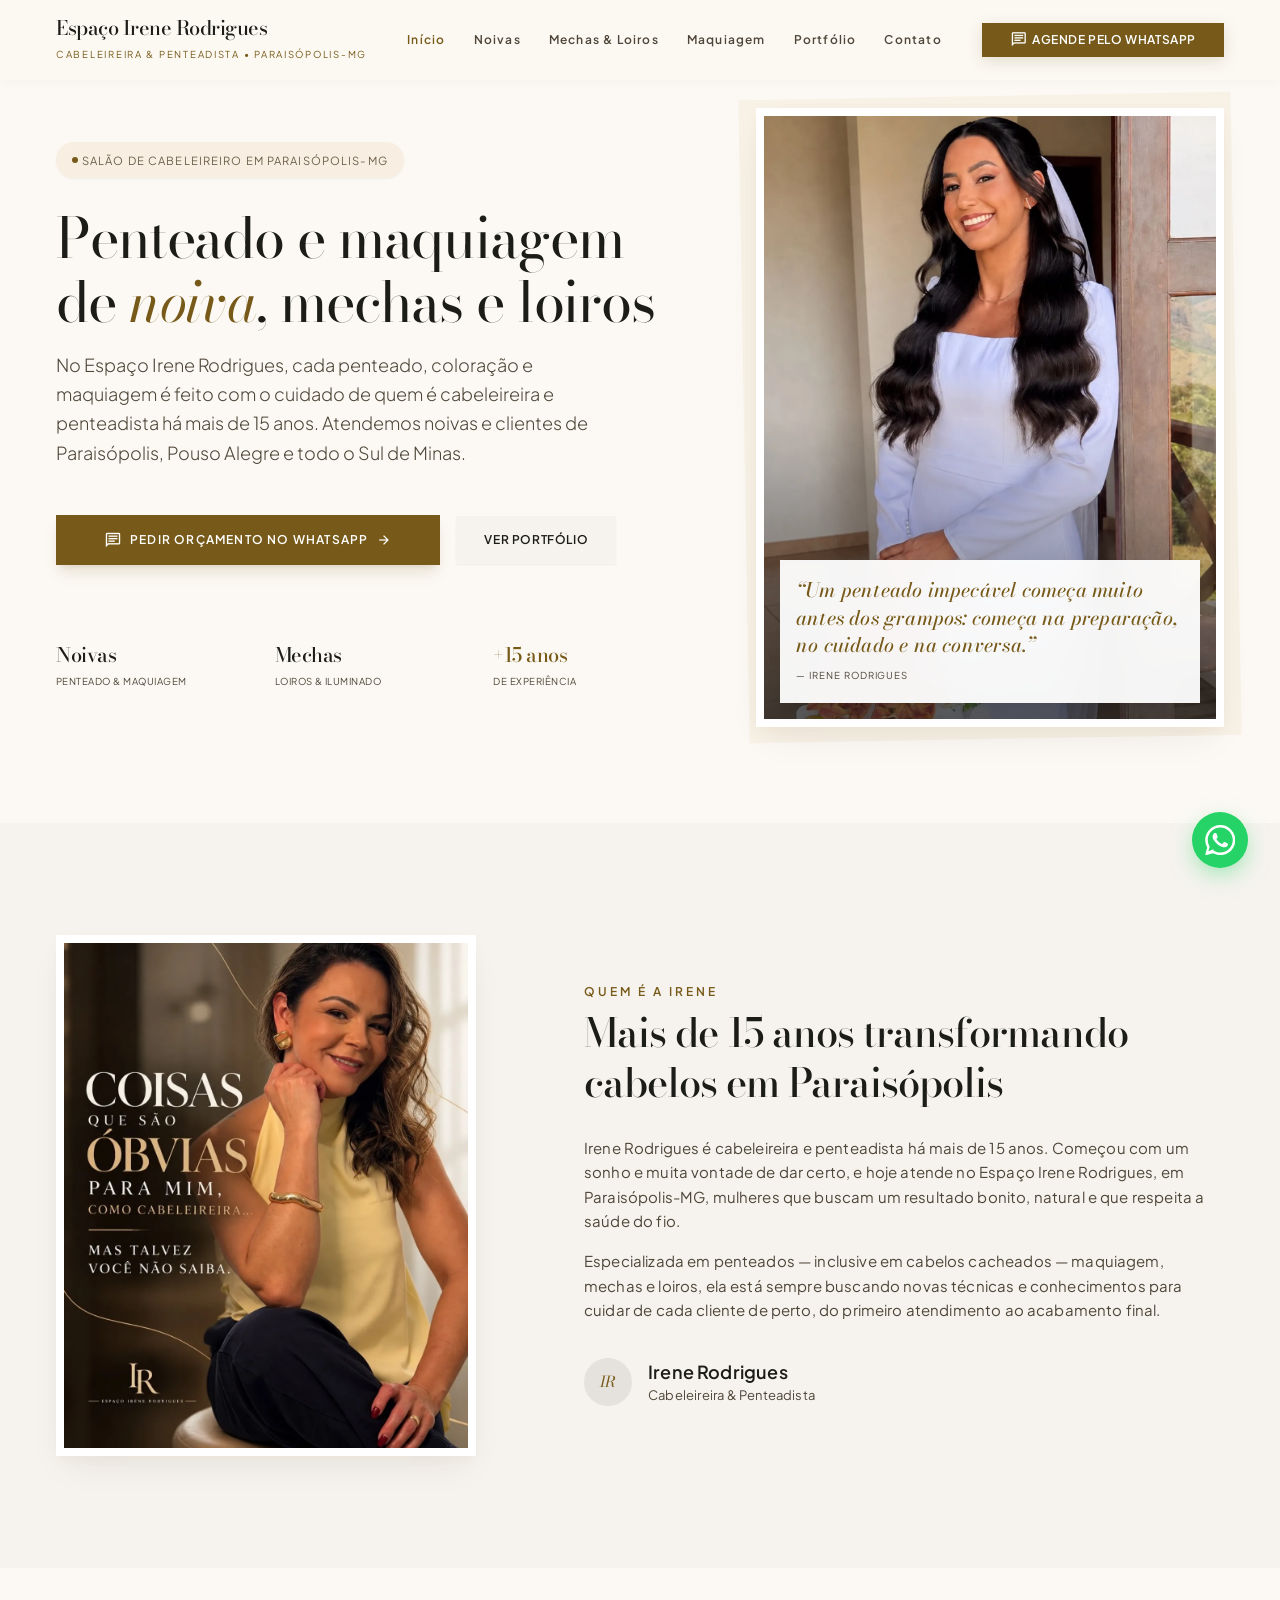
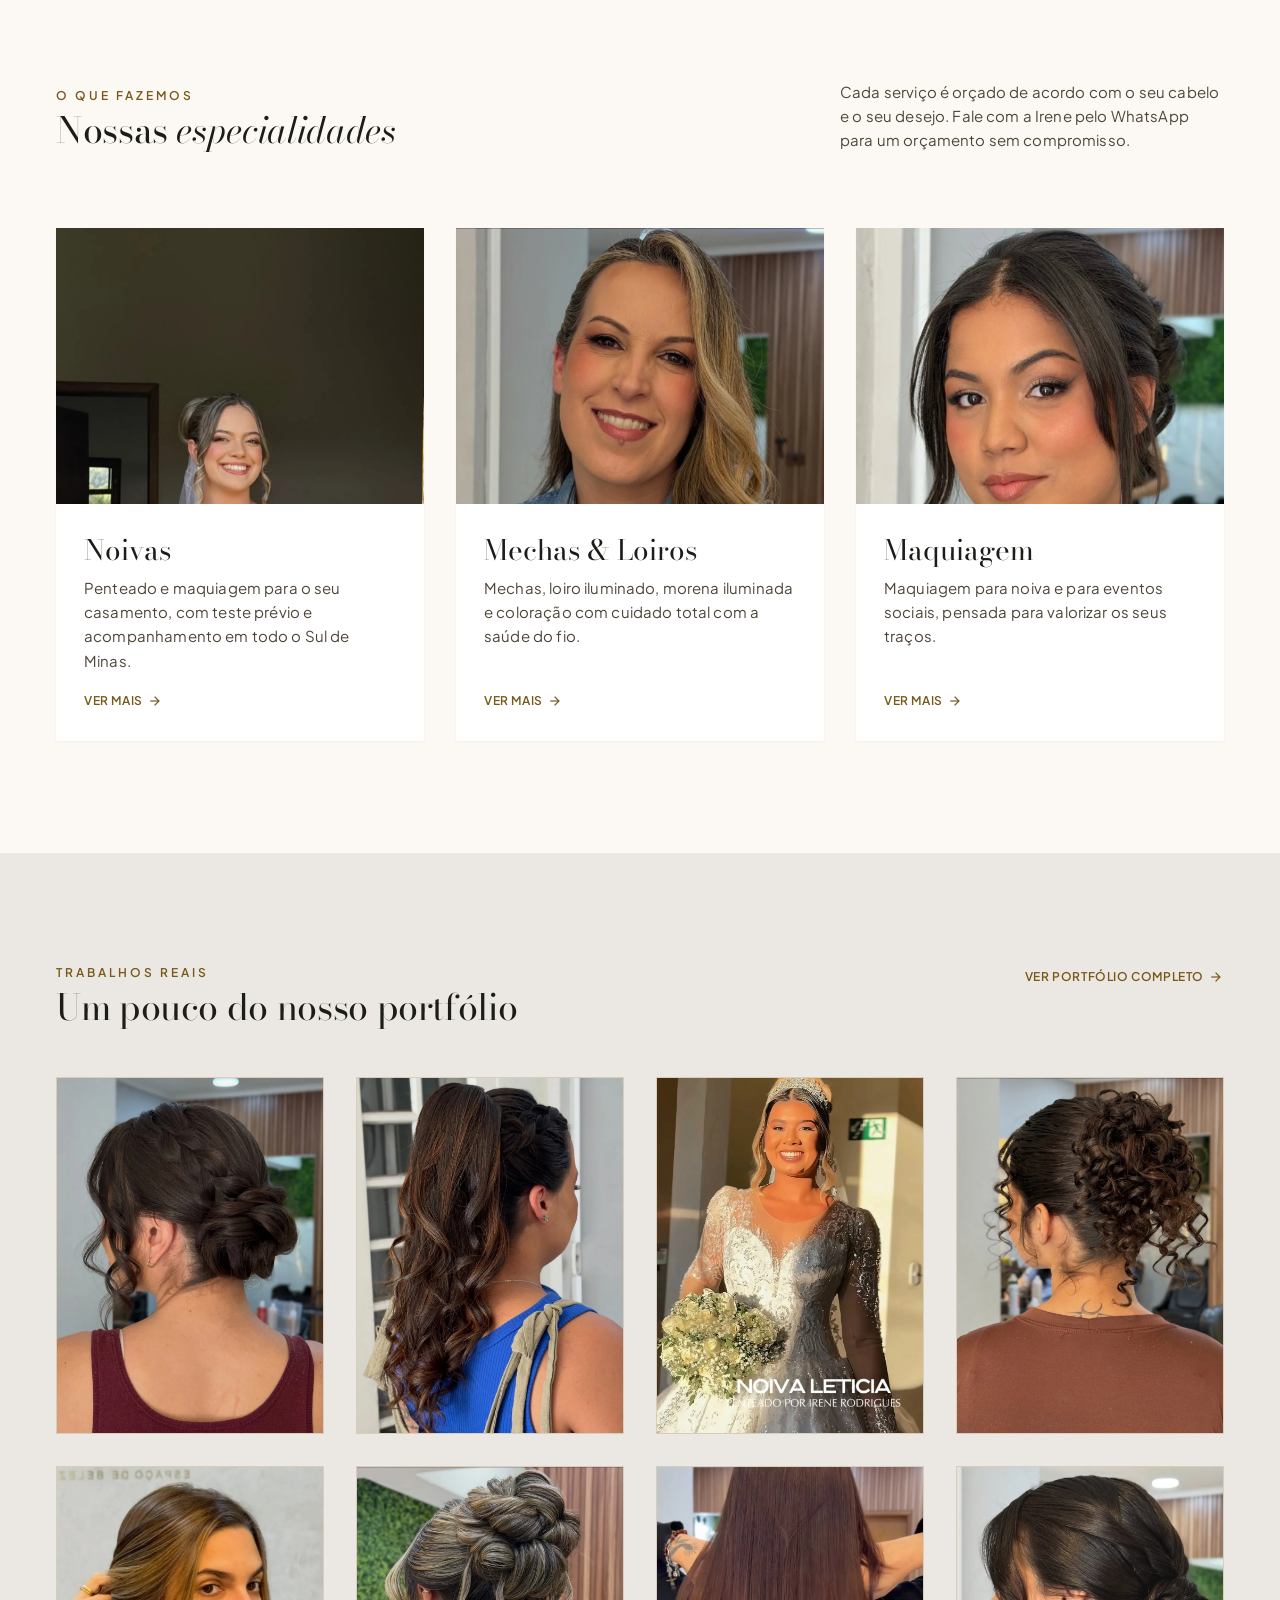
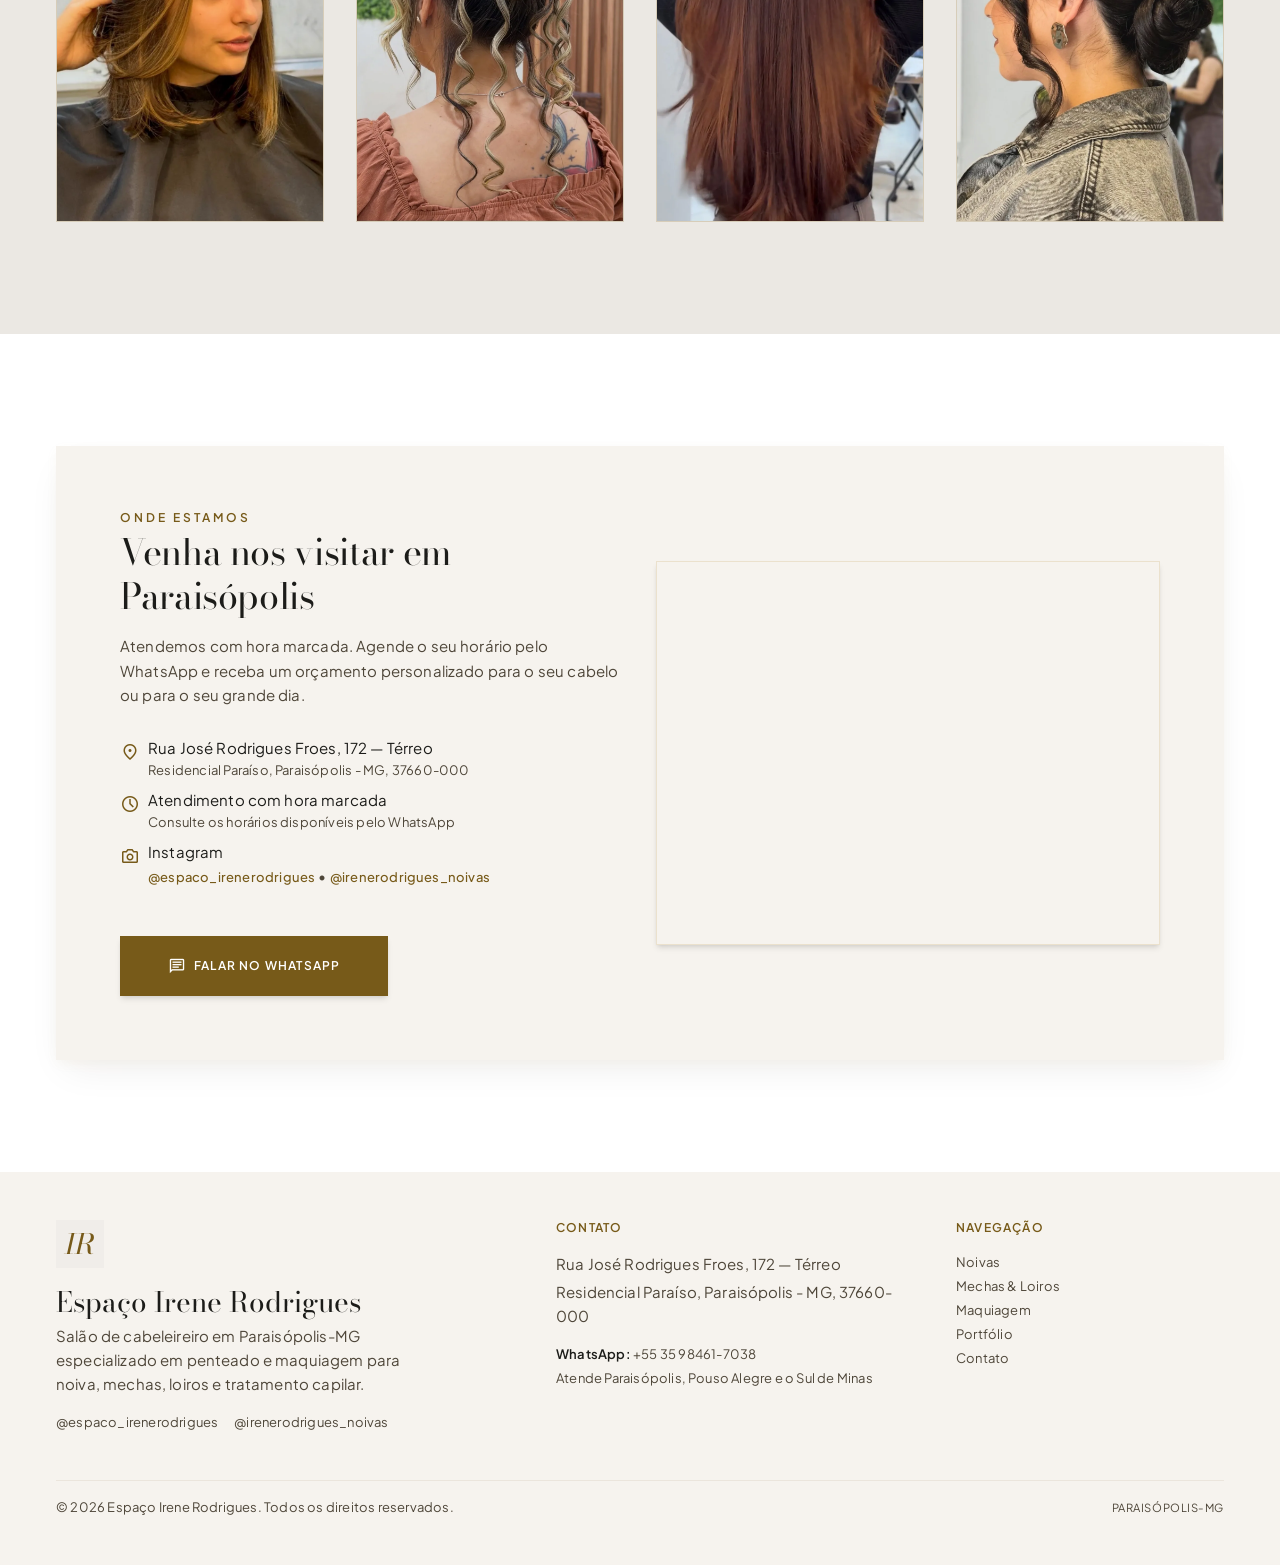
==== index.html @ 8b3d529d "Usar caminhos relativos para assets e links internos Permite abrir as páginas direto do arquivo (fil" ====
<!DOCTYPE html>
<html lang="pt-BR">
<head>
<meta charset="utf-8" />
<meta name="viewport" content="width=device-width, initial-scale=1.0" />
<title>Espaço Irene Rodrigues | Penteado, Maquiagem e Mechas em Paraisópolis-MG</title>
<meta name="description" content="Salão de cabeleireiro em Paraisópolis-MG especializado em penteado e maquiagem para noiva, mechas, loiros e tratamento capilar. Atendemos Paraisópolis, Pouso Alegre e o Sul de Minas. Orçamento pelo WhatsApp." />
<link rel="canonical" href="https://espacoirenerodrigues.com.br/" />
<meta name="robots" content="index, follow" />

<!-- Open Graph -->
<meta property="og:type" content="website" />
<meta property="og:locale" content="pt_BR" />
<meta property="og:site_name" content="Espaço Irene Rodrigues" />
<meta property="og:title" content="Espaço Irene Rodrigues | Penteado, Maquiagem e Mechas em Paraisópolis-MG" />
<meta property="og:description" content="Penteado e maquiagem para noiva, mechas, loiros e tratamento capilar em Paraisópolis-MG. Atendemos também Pouso Alegre e o Sul de Minas." />
<meta property="og:url" content="https://espacoirenerodrigues.com.br/" />
<meta property="og:image" content="https://espacoirenerodrigues.com.br/assets/img/brand/og-image.jpg" />
<meta property="og:image:width" content="1200" />
<meta property="og:image:height" content="630" />
<meta name="twitter:card" content="summary_large_image" />
<meta name="twitter:title" content="Espaço Irene Rodrigues | Paraisópolis-MG" />
<meta name="twitter:description" content="Penteado e maquiagem para noiva, mechas e loiros em Paraisópolis-MG, Pouso Alegre e Sul de Minas." />
<meta name="twitter:image" content="https://espacoirenerodrigues.com.br/assets/img/brand/og-image.jpg" />

<meta name="theme-color" content="#fcf9f4" />
<link rel="icon" href="favicon.ico" sizes="any" />
<link rel="apple-touch-icon" href="apple-touch-icon.png" />
<link rel="manifest" href="site.webmanifest" />

<link rel="preconnect" href="https://fonts.googleapis.com" />
<link rel="preconnect" href="https://fonts.gstatic.com" crossorigin />
<link href="https://fonts.googleapis.com/css2?family=Bodoni+Moda:ital,opsz,wght@0,6..96,400..900;1,6..96,400..900&family=Plus+Jakarta+Sans:wght@300;400;500;600;700&display=swap" rel="stylesheet" />
<link href="https://fonts.googleapis.com/css2?family=Material+Symbols+Outlined:opsz,wght,FILL,GRAD@20..48,100..700,0..1,-50..200&display=swap" rel="stylesheet" />

<link rel="stylesheet" href="assets/css/tailwind.css" />
<link rel="stylesheet" href="assets/css/custom.css" />

<script type="application/ld+json">
{
  "@context": "https://schema.org",
  "@type": "HairSalon",
  "@id": "https://espacoirenerodrigues.com.br/#salon",
  "name": "Espaço Irene Rodrigues",
  "legalName": "Espaço Irene Rodrigues LTDA",
  "description": "Salão de cabeleireiro especializado em penteado e maquiagem para noiva, mechas, loiros e tratamento capilar em Paraisópolis-MG.",
  "url": "https://espacoirenerodrigues.com.br/",
  "image": "https://espacoirenerodrigues.com.br/assets/img/brand/og-image.jpg",
  "logo": "https://espacoirenerodrigues.com.br/icon-512.png",
  "telephone": "+55-35-98461-7038",
  "priceRange": "$$",
  "currenciesAccepted": "BRL",
  "address": {
    "@type": "PostalAddress",
    "streetAddress": "Rua José Rodrigues Froes, 172 — Térreo",
    "addressLocality": "Paraisópolis",
    "addressRegion": "MG",
    "postalCode": "37660-000",
    "addressCountry": "BR"
  },
  "areaServed": [
    { "@type": "City", "name": "Paraisópolis" },
    { "@type": "City", "name": "Pouso Alegre" },
    { "@type": "AdministrativeArea", "name": "Sul de Minas Gerais" }
  ],
  "sameAs": [
    "https://www.instagram.com/espaco_irenerodrigues/",
    "https://www.instagram.com/irenerodrigues_noivas/"
  ],
  "founder": {
    "@type": "Person",
    "name": "Irene Rodrigues",
    "jobTitle": "Cabeleireira e Penteadista"
  }
  <!-- PENDENTE: adicionar horário real confirmado pelo usuário, ex.:
  ,"openingHoursSpecification": [
    { "@type": "OpeningHoursSpecification", "dayOfWeek": ["Tuesday","Wednesday","Thursday","Friday"], "opens": "09:00", "closes": "19:00" },
    { "@type": "OpeningHoursSpecification", "dayOfWeek": "Saturday", "opens": "08:00", "closes": "17:00" }
  ] -->
}
</script>
<script type="application/ld+json">
{
  "@context": "https://schema.org",
  "@type": "WebSite",
  "name": "Espaço Irene Rodrigues",
  "url": "https://espacoirenerodrigues.com.br/"
}
</script>
</head>
<body class="bg-surface font-body-md text-body-md text-on-surface antialiased">

<!-- ======================= HEADER ======================= -->
<header class="fixed top-0 w-full z-50 bg-surface/90 backdrop-blur-xl shadow-[0_1px_12px_rgba(32,31,30,0.04)]">
  <div class="h-20 max-w-[1320px] mx-auto px-margin md:px-margin-desktop flex items-center justify-between">
    <a class="flex flex-col group" href="index.html" aria-label="Página inicial — Espaço Irene Rodrigues">
      <span class="font-headline-sm text-headline-sm tracking-tight text-on-surface group-hover:text-primary transition-colors">Espaço Irene Rodrigues</span>
      <span class="font-label-uppercase text-primary tracking-[0.18em] uppercase text-[0.6rem]">Cabeleireira &amp; Penteadista • Paraisópolis-MG</span>
    </a>
    <nav class="hidden lg:flex items-center gap-space-lg" aria-label="Navegação principal">
      <a class="font-label-uppercase text-label-uppercase text-primary font-semibold transition-colors tracking-widest" href="index.html" aria-current="page">Início</a>
      <a class="font-label-uppercase text-label-uppercase text-on-surface-variant hover:text-on-surface transition-colors tracking-widest" href="noivas.html">Noivas</a>
      <a class="font-label-uppercase text-label-uppercase text-on-surface-variant hover:text-on-surface transition-colors tracking-widest" href="mechas-loiros.html">Mechas &amp; Loiros</a>
      <a class="font-label-uppercase text-label-uppercase text-on-surface-variant hover:text-on-surface transition-colors tracking-widest" href="maquiagem.html">Maquiagem</a>
      <a class="font-label-uppercase text-label-uppercase text-on-surface-variant hover:text-on-surface transition-colors tracking-widest" href="portfolio.html">Portfólio</a>
      <a class="font-label-uppercase text-label-uppercase text-on-surface-variant hover:text-on-surface transition-colors tracking-widest" href="contato.html">Contato</a>
    </nav>
    <div class="flex items-center gap-space-md">
      <a class="hidden sm:inline-flex items-center justify-center gap-space-xs bg-primary text-on-primary hover:bg-on-surface hover:text-primary-fixed transition-all duration-300 px-space-lg py-space-sm rounded-DEFAULT font-label-uppercase text-label-uppercase tracking-wider uppercase shadow-[0_4px_16px_rgba(119,90,25,0.18)]" href="https://wa.me/5535984617038?text=Ol%C3%A1!%20Vim%20pelo%20site%20e%20gostaria%20de%20um%20or%C3%A7amento." target="_blank" rel="noopener noreferrer">
        <span class="material-symbols-outlined text-[1.1rem]">chat</span>
        <span>Agende pelo WhatsApp</span>
      </a>
      <button type="button" class="lg:hidden inline-flex items-center justify-center w-10 h-10 text-on-surface" data-menu-toggle aria-label="Abrir menu" aria-expanded="false" aria-controls="mobile-menu">
        <span class="material-symbols-outlined text-2xl">menu</span>
      </button>
    </div>
  </div>
  <!-- Menu mobile -->
  <div id="mobile-menu" class="mobile-menu lg:hidden border-t border-outline-variant/30 bg-surface/98 backdrop-blur-xl" data-mobile-menu>
    <nav class="flex flex-col px-margin py-space-md" aria-label="Navegação mobile">
      <a class="py-space-sm font-label-uppercase text-label-uppercase tracking-widest uppercase text-primary font-semibold" href="index.html">Início</a>
      <a class="py-space-sm font-label-uppercase text-label-uppercase tracking-widest uppercase text-on-surface-variant" href="noivas.html">Noivas</a>
      <a class="py-space-sm font-label-uppercase text-label-uppercase tracking-widest uppercase text-on-surface-variant" href="mechas-loiros.html">Mechas &amp; Loiros</a>
      <a class="py-space-sm font-label-uppercase text-label-uppercase tracking-widest uppercase text-on-surface-variant" href="maquiagem.html">Maquiagem</a>
      <a class="py-space-sm font-label-uppercase text-label-uppercase tracking-widest uppercase text-on-surface-variant" href="portfolio.html">Portfólio</a>
      <a class="py-space-sm font-label-uppercase text-label-uppercase tracking-widest uppercase text-on-surface-variant" href="contato.html">Contato</a>
      <a class="mt-space-sm inline-flex items-center justify-center gap-space-xs bg-primary text-on-primary px-space-lg py-space-sm rounded-DEFAULT font-label-uppercase text-label-uppercase tracking-wider uppercase" href="https://wa.me/5535984617038?text=Ol%C3%A1!%20Vim%20pelo%20site%20e%20gostaria%20de%20um%20or%C3%A7amento." target="_blank" rel="noopener noreferrer">Agende pelo WhatsApp</a>
    </nav>
  </div>
</header>

<main class="w-full pt-20 bg-surface">

<!-- ======================= HERO ======================= -->
<section class="relative w-full overflow-hidden bg-surface pb-space-xl pt-space-md lg:pb-24 lg:pt-space-lg">
  <div class="max-w-[1320px] mx-auto px-margin md:px-margin-desktop">
    <div class="grid grid-cols-1 lg:grid-cols-12 gap-gutter-desktop items-center">
      <div class="lg:col-span-7 flex flex-col items-start z-10 pr-0 lg:pr-space-lg">
        <div class="inline-flex items-center gap-space-xs px-space-md py-1.5 rounded-full bg-secondary-container/40 text-on-secondary-container mb-space-lg shadow-sm">
          <span class="w-1.5 h-1.5 rounded-full bg-primary animate-pulse"></span>
          <span class="font-label-uppercase tracking-widest uppercase text-[0.7rem]">Salão de Cabeleireiro em Paraisópolis-MG</span>
        </div>
        <h1 class="font-display-lg text-display-lg-mobile md:text-display-lg text-on-surface leading-[1.08] tracking-tight mb-space-md">
          Penteado e maquiagem de <span class="italic text-primary">noiva</span>, mechas e loiros
        </h1>
        <p class="font-body-lg text-body-lg text-on-surface-variant max-w-xl mb-space-xl font-light leading-relaxed">
          No Espaço Irene Rodrigues, cada penteado, coloração e maquiagem é feito com o cuidado de quem é cabeleireira e penteadista há mais de 15 anos. Atendemos noivas e clientes de Paraisópolis, Pouso Alegre e todo o Sul de Minas.
        </p>
        <div class="flex flex-col sm:flex-row items-stretch sm:items-center gap-space-md w-full sm:w-auto mb-space-xl">
          <a class="inline-flex items-center justify-center gap-space-sm bg-primary text-on-primary hover:bg-on-surface hover:text-primary-fixed transition-all duration-300 px-space-xl py-4 rounded-DEFAULT font-label-uppercase text-label-uppercase tracking-widest uppercase shadow-lg shadow-primary/15 group" href="https://wa.me/5535984617038?text=Ol%C3%A1!%20Vim%20pelo%20site%20e%20gostaria%20de%20um%20or%C3%A7amento." target="_blank" rel="noopener noreferrer">
            <span class="material-symbols-outlined text-[1.125rem]">chat</span>
            <span>Pedir orçamento no WhatsApp</span>
            <span class="material-symbols-outlined text-[1rem] group-hover:translate-x-1 transition-transform">arrow_forward</span>
          </a>
          <a class="inline-flex items-center justify-center px-space-lg py-4 rounded-DEFAULT font-label-uppercase text-label-uppercase tracking-wider uppercase text-on-surface hover:text-primary bg-surface-container-low hover:bg-surface-container transition-colors shadow-sm" href="portfolio.html">
            Ver portfólio
          </a>
        </div>
        <!-- Pilares de serviço -->
        <div class="w-full pt-space-lg grid grid-cols-3 gap-space-md">
          <div class="flex flex-col">
            <span class="font-headline-sm text-headline-sm text-on-surface tracking-tight">Noivas</span>
            <span class="font-label-uppercase text-[0.6rem] tracking-wider uppercase text-on-surface-variant">Penteado &amp; Maquiagem</span>
          </div>
          <div class="flex flex-col">
            <span class="font-headline-sm text-headline-sm text-on-surface tracking-tight">Mechas</span>
            <span class="font-label-uppercase text-[0.6rem] tracking-wider uppercase text-on-surface-variant">Loiros &amp; Iluminado</span>
          </div>
          <div class="flex flex-col">
            <span class="font-headline-sm text-headline-sm text-primary tracking-tight">+15 anos</span>
            <span class="font-label-uppercase text-[0.6rem] tracking-wider uppercase text-on-surface-variant">De Experiência</span>
          </div>
        </div>
      </div>
      <!-- Imagem do hero -->
      <div class="lg:col-span-5 relative mt-space-xl lg:mt-0">
        <div class="relative mx-auto max-w-[440px] lg:max-w-none">
          <div class="absolute -inset-3 bg-secondary-container/30 rounded-DEFAULT -rotate-1 pointer-events-none"></div>
          <div class="relative bg-surface-container-lowest p-2 shadow-gold rounded-DEFAULT overflow-hidden">
            <div class="relative overflow-hidden aspect-[3/4] bg-surface-dim">
              <picture>
                <source srcset="assets/img/portfolio/hero-noiva-penteado.webp" type="image/webp" />
                <img src="assets/img/portfolio/hero-noiva-penteado.jpg" width="1400" height="1862" alt="Noiva com penteado de ondas longas e véu, trabalho do Espaço Irene Rodrigues em Paraisópolis-MG" class="w-full h-full object-cover object-center" fetchpriority="high" />
              </picture>
              <div class="absolute inset-0 bg-gradient-to-t from-on-background/70 via-transparent to-transparent"></div>
              <div class="absolute bottom-4 left-4 right-4 p-space-md bg-surface-container-lowest/95 backdrop-blur-md rounded-DEFAULT shadow-lg">
                <p class="font-headline-sm text-headline-sm italic text-primary leading-snug">
                  “Um penteado impecável começa muito antes dos grampos: começa na preparação, no cuidado e na conversa.”
                </p>
                <span class="font-label-uppercase text-[0.6rem] tracking-widest uppercase text-on-surface-variant mt-1 block">— Irene Rodrigues</span>
              </div>
            </div>
          </div>
        </div>
      </div>
    </div>
  </div>
</section>

<!-- ======================= SOBRE A IRENE ======================= -->
<section class="w-full bg-surface-container-low py-20 lg:py-28" id="sobre">
  <div class="max-w-[1320px] mx-auto px-margin md:px-margin-desktop">
    <div class="grid grid-cols-1 lg:grid-cols-12 gap-gutter-desktop items-center">
      <div class="lg:col-span-5 relative">
        <div class="relative bg-surface-container-lowest p-2 shadow-gold rounded-DEFAULT overflow-hidden max-w-[420px] mx-auto lg:mx-0">
          <div class="relative overflow-hidden aspect-[4/5] bg-surface-dim">
            <picture>
              <source srcset="assets/img/brand/irene-rodrigues-sobre.webp" type="image/webp" />
              <img src="assets/img/brand/irene-rodrigues-sobre.jpg" width="1000" height="1333" loading="lazy" alt="Irene Rodrigues, cabeleireira e penteadista à frente do Espaço Irene Rodrigues" class="w-full h-full object-cover object-center" />
            </picture>
          </div>
        </div>
      </div>
      <div class="lg:col-span-7 flex flex-col items-start lg:pl-space-lg">
        <span class="font-label-uppercase text-label-uppercase text-primary tracking-[0.25em] uppercase mb-space-sm block">Quem é a Irene</span>
        <h2 class="font-display-lg text-headline-lg lg:text-[2.5rem] text-on-surface leading-tight tracking-tight mb-space-lg">
          Mais de 15 anos transformando cabelos em Paraisópolis
        </h2>
        <!-- NOTA AO CLIENTE: "mais de 15 anos" vem das legendas do Instagram (@espaco_irenerodrigues). Confirme o número exato. -->
        <p class="font-body-md text-body-md text-on-surface-variant mb-space-md leading-relaxed">
          Irene Rodrigues é cabeleireira e penteadista há mais de 15 anos. Começou com um sonho e muita vontade de dar certo, e hoje atende no Espaço Irene Rodrigues, em Paraisópolis-MG, mulheres que buscam um resultado bonito, natural e que respeita a saúde do fio.
        </p>
        <p class="font-body-md text-body-md text-on-surface-variant mb-space-lg leading-relaxed">
          Especializada em penteados — inclusive em cabelos cacheados — maquiagem, mechas e loiros, ela está sempre buscando novas técnicas e conhecimentos para cuidar de cada cliente de perto, do primeiro atendimento ao acabamento final.
        </p>
        <div class="flex items-center gap-space-md pt-space-sm">
          <div class="w-12 h-12 rounded-full bg-surface-container-highest flex items-center justify-center text-primary font-headline-sm italic">IR</div>
          <div>
            <p class="font-title-md text-title-md text-on-surface">Irene Rodrigues</p>
            <p class="font-body-sm text-body-sm text-on-surface-variant">Cabeleireira &amp; Penteadista</p>
          </div>
        </div>
      </div>
    </div>
  </div>
</section>

<!-- ======================= PILARES / SERVIÇOS ======================= -->
<section class="w-full bg-surface py-20 lg:py-28" id="servicos">
  <div class="max-w-[1320px] mx-auto px-margin md:px-margin-desktop">
    <div class="flex flex-col md:flex-row md:items-end justify-between mb-space-xl pb-space-lg">
      <div class="max-w-2xl">
        <span class="font-label-uppercase text-label-uppercase text-primary tracking-[0.25em] uppercase mb-space-xs block">O que fazemos</span>
        <h2 class="font-display-lg text-headline-lg lg:text-display-lg-mobile text-on-surface leading-tight">
          Nossas <span class="italic font-normal">especialidades</span>
        </h2>
      </div>
      <p class="font-body-md text-body-md text-on-surface-variant max-w-sm mt-space-md md:mt-0">
        Cada serviço é orçado de acordo com o seu cabelo e o seu desejo. Fale com a Irene pelo WhatsApp para um orçamento sem compromisso.
      </p>
    </div>
    <div class="grid grid-cols-1 md:grid-cols-3 gap-gutter-desktop">
      <!-- Pilar 1 -->
      <a href="noivas.html" class="bg-surface-container-lowest rounded-DEFAULT shadow-sm hover:shadow-gold transition-all duration-300 group overflow-hidden flex flex-col">
        <div class="relative overflow-hidden aspect-[4/3] bg-surface-dim">
          <picture>
            <source srcset="assets/img/portfolio/noiva-vestido-renda-03.webp" type="image/webp" />
            <img src="assets/img/portfolio/noiva-vestido-renda-03.jpg" width="1000" height="1777" loading="lazy" alt="Noiva com penteado e maquiagem feitos no Espaço Irene Rodrigues" class="w-full h-full object-cover object-top group-hover:scale-105 transition-transform duration-700" />
          </picture>
        </div>
        <div class="p-space-lg flex flex-col flex-1">
          <h3 class="font-headline-md text-headline-md text-on-surface mb-space-sm group-hover:text-primary transition-colors">Noivas</h3>
          <p class="font-body-md text-body-md text-on-surface-variant leading-relaxed mb-space-md flex-1">Penteado e maquiagem para o seu casamento, com teste prévio e acompanhamento em todo o Sul de Minas.</p>
          <span class="inline-flex items-center gap-1 font-label-uppercase text-label-uppercase tracking-wider uppercase text-primary">Ver mais <span class="material-symbols-outlined text-base">arrow_forward</span></span>
        </div>
      </a>
      <!-- Pilar 2 -->
      <a href="mechas-loiros.html" class="bg-surface-container-lowest rounded-DEFAULT shadow-sm hover:shadow-gold transition-all duration-300 group overflow-hidden flex flex-col">
        <div class="relative overflow-hidden aspect-[4/3] bg-surface-dim">
          <picture>
            <source srcset="assets/img/portfolio/loiro-mechas-iluminado-01.webp" type="image/webp" />
            <img src="assets/img/portfolio/loiro-mechas-iluminado-01.jpg" width="1000" height="1333" loading="lazy" alt="Cabelo loiro iluminado com mechas, trabalho de coloração do Espaço Irene Rodrigues" class="w-full h-full object-cover object-top group-hover:scale-105 transition-transform duration-700" />
          </picture>
        </div>
        <div class="p-space-lg flex flex-col flex-1">
          <h3 class="font-headline-md text-headline-md text-on-surface mb-space-sm group-hover:text-primary transition-colors">Mechas &amp; Loiros</h3>
          <p class="font-body-md text-body-md text-on-surface-variant leading-relaxed mb-space-md flex-1">Mechas, loiro iluminado, morena iluminada e coloração com cuidado total com a saúde do fio.</p>
          <span class="inline-flex items-center gap-1 font-label-uppercase text-label-uppercase tracking-wider uppercase text-primary">Ver mais <span class="material-symbols-outlined text-base">arrow_forward</span></span>
        </div>
      </a>
      <!-- Pilar 3 -->
      <a href="maquiagem.html" class="bg-surface-container-lowest rounded-DEFAULT shadow-sm hover:shadow-gold transition-all duration-300 group overflow-hidden flex flex-col">
        <div class="relative overflow-hidden aspect-[4/3] bg-surface-dim">
          <picture>
            <source srcset="assets/img/portfolio/maquiagem-social-01.webp" type="image/webp" />
            <img src="assets/img/portfolio/maquiagem-social-01.jpg" width="1000" height="1333" loading="lazy" alt="Maquiagem social com acabamento natural feita no Espaço Irene Rodrigues" class="w-full h-full object-cover object-top group-hover:scale-105 transition-transform duration-700" />
          </picture>
        </div>
        <div class="p-space-lg flex flex-col flex-1">
          <h3 class="font-headline-md text-headline-md text-on-surface mb-space-sm group-hover:text-primary transition-colors">Maquiagem</h3>
          <p class="font-body-md text-body-md text-on-surface-variant leading-relaxed mb-space-md flex-1">Maquiagem para noiva e para eventos sociais, pensada para valorizar os seus traços.</p>
          <span class="inline-flex items-center gap-1 font-label-uppercase text-label-uppercase tracking-wider uppercase text-primary">Ver mais <span class="material-symbols-outlined text-base">arrow_forward</span></span>
        </div>
      </a>
    </div>
  </div>
</section>

<!-- ======================= PRÉVIA DO PORTFÓLIO ======================= -->
<section class="w-full bg-surface-container-high py-20 lg:py-28">
  <div class="max-w-[1320px] mx-auto px-margin md:px-margin-desktop">
    <div class="flex flex-col md:flex-row md:items-end justify-between mb-space-xl">
      <div class="max-w-2xl">
        <span class="font-label-uppercase text-label-uppercase text-primary tracking-[0.25em] uppercase mb-space-xs block">Trabalhos reais</span>
        <h2 class="font-display-lg text-headline-lg lg:text-display-lg-mobile text-on-surface leading-tight">Um pouco do nosso portfólio</h2>
      </div>
      <a class="mt-space-md md:mt-0 inline-flex items-center gap-1 font-label-uppercase text-label-uppercase tracking-wider uppercase text-primary hover:translate-x-1 transition-transform self-start" href="portfolio.html">Ver portfólio completo <span class="material-symbols-outlined text-base">arrow_forward</span></a>
    </div>
    <div class="grid grid-cols-2 md:grid-cols-4 gap-gutter md:gap-gutter-desktop">
      <div class="overflow-hidden rounded-DEFAULT bg-surface-dim keyline-gold"><picture><source srcset="assets/img/portfolio/penteado-coque-trancado-01.webp" type="image/webp" /><img src="assets/img/portfolio/penteado-coque-trancado-01.jpg" width="1000" height="1333" loading="lazy" alt="Penteado preso com coque trançado" class="folio-img" /></picture></div>
      <div class="overflow-hidden rounded-DEFAULT bg-surface-dim keyline-gold"><picture><source srcset="assets/img/portfolio/penteado-rabo-de-cavalo-mechas-10.webp" type="image/webp" /><img src="assets/img/portfolio/penteado-rabo-de-cavalo-mechas-10.jpg" width="1000" height="1333" loading="lazy" alt="Rabo de cavalo alto com mechas e ondas" class="folio-img" /></picture></div>
      <div class="overflow-hidden rounded-DEFAULT bg-surface-dim keyline-gold"><picture><source srcset="assets/img/portfolio/noiva-penteado-maquiagem-01.webp" type="image/webp" /><img src="assets/img/portfolio/noiva-penteado-maquiagem-01.jpg" width="1000" height="1777" loading="lazy" alt="Noiva com penteado e maquiagem completos" class="folio-img" /></picture></div>
      <div class="overflow-hidden rounded-DEFAULT bg-surface-dim keyline-gold"><picture><source srcset="assets/img/portfolio/penteado-cachos-loiro-12.webp" type="image/webp" /><img src="assets/img/portfolio/penteado-cachos-loiro-12.jpg" width="1000" height="1333" loading="lazy" alt="Penteado preso em cabelo cacheado com mechas loiras" class="folio-img" /></picture></div>
      <div class="overflow-hidden rounded-DEFAULT bg-surface-dim keyline-gold"><picture><source srcset="assets/img/portfolio/mechas-balayage-corte-02.webp" type="image/webp" /><img src="assets/img/portfolio/mechas-balayage-corte-02.jpg" width="1000" height="1000" loading="lazy" alt="Mechas estilo balayage em corte médio" class="folio-img" /></picture></div>
      <div class="overflow-hidden rounded-DEFAULT bg-surface-dim keyline-gold"><picture><source srcset="assets/img/portfolio/penteado-coque-cachos-mechas-13.webp" type="image/webp" /><img src="assets/img/portfolio/penteado-coque-cachos-mechas-13.jpg" width="1000" height="1333" loading="lazy" alt="Coque alto com cachos soltos e mechas iluminadas" class="folio-img" /></picture></div>
      <div class="overflow-hidden rounded-DEFAULT bg-surface-dim keyline-gold"><picture><source srcset="assets/img/portfolio/morena-iluminada-cabelo-longo-03.webp" type="image/webp" /><img src="assets/img/portfolio/morena-iluminada-cabelo-longo-03.jpg" width="1000" height="1778" loading="lazy" alt="Cabelo longo morena iluminada com brilho saudável" class="folio-img" /></picture></div>
      <div class="overflow-hidden rounded-DEFAULT bg-surface-dim keyline-gold"><picture><source srcset="assets/img/portfolio/penteado-coque-lateral-07.webp" type="image/webp" /><img src="assets/img/portfolio/penteado-coque-lateral-07.jpg" width="1000" height="1333" loading="lazy" alt="Coque lateral baixo elegante" class="folio-img" /></picture></div>
    </div>
  </div>
</section>

<!-- ======================= DEPOIMENTOS (placeholder honesto) ======================= -->
<!--
  SEÇÃO DE DEPOIMENTOS — PENDENTE DE CONTEÚDO REAL.
  Não incluímos depoimentos fictícios. Quando o usuário enviar avaliações
  reais (Google, Instagram, WhatsApp), basta copiar o bloco de card abaixo
  e preencher com o texto e o nome da cliente, removendo este comentário.

  <section class="w-full bg-surface py-20 lg:py-28" id="depoimentos">
    <div class="max-w-[1320px] mx-auto px-margin md:px-margin-desktop">
      ... cards de depoimentos reais ...
    </div>
  </section>
-->

<!-- ======================= LOCALIZAÇÃO / CTA ======================= -->
<section class="w-full bg-surface-container-lowest py-20 lg:py-28" id="localizacao">
  <div class="max-w-[1320px] mx-auto px-margin md:px-margin-desktop">
    <div class="bg-surface-container-low rounded-DEFAULT p-space-xl lg:p-16 shadow-gold">
      <div class="grid grid-cols-1 lg:grid-cols-12 gap-gutter-desktop items-center">
        <div class="lg:col-span-6 flex flex-col items-start">
          <span class="font-label-uppercase text-label-uppercase text-primary tracking-[0.25em] uppercase mb-space-xs block">Onde estamos</span>
          <h2 class="font-display-lg text-headline-lg lg:text-display-lg-mobile text-on-surface mb-space-md leading-tight">Venha nos visitar em Paraisópolis</h2>
          <p class="font-body-md text-body-md text-on-surface-variant mb-space-lg leading-relaxed">Atendemos com hora marcada. Agende o seu horário pelo WhatsApp e receba um orçamento personalizado para o seu cabelo ou para o seu grande dia.</p>
          <div class="flex flex-col gap-space-sm w-full mb-space-xl">
            <div class="flex items-start gap-space-sm">
              <span class="material-symbols-outlined text-primary text-xl mt-0.5">location_on</span>
              <div>
                <p class="font-title-md text-on-surface">Rua José Rodrigues Froes, 172 — Térreo</p>
                <p class="font-body-sm text-body-sm text-on-surface-variant">Residencial Paraíso, Paraisópolis - MG, 37660-000</p>
              </div>
            </div>
            <div class="flex items-start gap-space-sm">
              <span class="material-symbols-outlined text-primary text-xl mt-0.5">schedule</span>
              <div>
                <p class="font-title-md text-on-surface">Atendimento com hora marcada</p>
                <!-- PENDENTE: substituir pelo horário real de funcionamento informado pelo usuário -->
                <p class="font-body-sm text-body-sm text-on-surface-variant">Consulte os horários disponíveis pelo WhatsApp</p>
              </div>
            </div>
            <div class="flex items-start gap-space-sm">
              <span class="material-symbols-outlined text-primary text-xl mt-0.5">photo_camera</span>
              <div>
                <p class="font-title-md text-on-surface">Instagram</p>
                <a class="font-body-sm text-body-sm text-primary hover:underline font-medium" href="https://www.instagram.com/espaco_irenerodrigues/" target="_blank" rel="noopener noreferrer">@espaco_irenerodrigues</a>
                <span class="text-on-surface-variant"> • </span>
                <a class="font-body-sm text-body-sm text-primary hover:underline font-medium" href="https://www.instagram.com/irenerodrigues_noivas/" target="_blank" rel="noopener noreferrer">@irenerodrigues_noivas</a>
              </div>
            </div>
          </div>
          <a class="inline-flex items-center justify-center gap-space-sm bg-primary text-on-primary hover:bg-on-surface hover:text-primary-fixed transition-all px-space-xl py-4 rounded-DEFAULT font-label-uppercase text-label-uppercase tracking-widest uppercase shadow-md" href="https://wa.me/5535984617038?text=Ol%C3%A1!%20Vim%20pelo%20site%20e%20gostaria%20de%20um%20or%C3%A7amento." target="_blank" rel="noopener noreferrer">
            <span class="material-symbols-outlined text-lg">chat</span>
            <span>Falar no WhatsApp</span>
          </a>
        </div>
        <div class="lg:col-span-6 relative mt-space-lg lg:mt-0">
          <div class="w-full h-80 lg:h-96 rounded-DEFAULT shadow-md overflow-hidden keyline-gold">
            <iframe title="Mapa — Espaço Irene Rodrigues, Rua José Rodrigues Froes, 172, Paraisópolis-MG" src="https://www.google.com/maps?q=Rua+Jos%C3%A9+Rodrigues+Froes,+172,+Para%C3%ADsopolis+-+MG,+37660-000&output=embed" width="100%" height="100%" style="border:0" loading="lazy" referrerpolicy="no-referrer-when-downgrade"></iframe>
          </div>
        </div>
      </div>
    </div>
  </div>
</section>

</main>

<!-- ======================= FOOTER ======================= -->
<footer class="w-full bg-surface-container-low text-on-surface">
  <div class="max-w-[1320px] mx-auto px-margin md:px-margin-desktop py-space-xl">
    <div class="grid grid-cols-1 md:grid-cols-12 gap-gutter-desktop mb-space-xl">
      <div class="md:col-span-5 flex flex-col items-start">
        <div class="w-12 h-12 mb-space-md flex items-center justify-center bg-surface-container rounded-DEFAULT text-primary font-headline-md text-headline-md italic">IR</div>
        <span class="font-headline-md text-headline-md text-on-surface mb-space-xs">Espaço Irene Rodrigues</span>
        <p class="font-body-md text-body-md text-on-surface-variant max-w-sm mb-space-md">Salão de cabeleireiro em Paraisópolis-MG especializado em penteado e maquiagem para noiva, mechas, loiros e tratamento capilar.</p>
        <div class="flex items-center gap-space-md text-primary">
          <a class="font-body-sm text-body-sm text-on-surface-variant hover:text-primary transition-colors" href="https://www.instagram.com/espaco_irenerodrigues/" target="_blank" rel="noopener noreferrer">@espaco_irenerodrigues</a>
          <a class="font-body-sm text-body-sm text-on-surface-variant hover:text-primary transition-colors" href="https://www.instagram.com/irenerodrigues_noivas/" target="_blank" rel="noopener noreferrer">@irenerodrigues_noivas</a>
        </div>
      </div>
      <div class="md:col-span-4 flex flex-col">
        <span class="font-label-uppercase text-label-uppercase text-primary mb-space-md tracking-widest uppercase">Contato</span>
        <p class="font-body-md text-body-md text-on-surface-variant mb-space-xs">Rua José Rodrigues Froes, 172 — Térreo</p>
        <p class="font-body-md text-body-md text-on-surface-variant mb-space-md">Residencial Paraíso, Paraisópolis - MG, 37660-000</p>
        <p class="font-body-sm text-body-sm text-on-surface-variant mb-space-xs"><span class="font-semibold text-on-surface">WhatsApp:</span> <a class="hover:text-primary" href="https://wa.me/5535984617038" target="_blank" rel="noopener noreferrer">+55 35 98461-7038</a></p>
        <p class="font-body-sm text-body-sm text-on-surface-variant">Atende Paraisópolis, Pouso Alegre e o Sul de Minas</p>
      </div>
      <div class="md:col-span-3 flex flex-col">
        <span class="font-label-uppercase text-label-uppercase text-primary mb-space-md tracking-widest uppercase">Navegação</span>
        <a class="font-body-sm text-body-sm text-on-surface-variant mb-space-xs hover:text-primary" href="noivas.html">Noivas</a>
        <a class="font-body-sm text-body-sm text-on-surface-variant mb-space-xs hover:text-primary" href="mechas-loiros.html">Mechas &amp; Loiros</a>
        <a class="font-body-sm text-body-sm text-on-surface-variant mb-space-xs hover:text-primary" href="maquiagem.html">Maquiagem</a>
        <a class="font-body-sm text-body-sm text-on-surface-variant mb-space-xs hover:text-primary" href="portfolio.html">Portfólio</a>
        <a class="font-body-sm text-body-sm text-on-surface-variant hover:text-primary" href="contato.html">Contato</a>
      </div>
    </div>
    <div class="pt-space-md border-t border-outline-variant/30 flex flex-col sm:flex-row items-center justify-between gap-space-sm text-on-surface-variant font-body-sm text-body-sm">
      <p>© <span data-year>2026</span> Espaço Irene Rodrigues. Todos os direitos reservados.</p>
      <p class="font-label-uppercase text-[0.7rem] tracking-wider uppercase">Paraisópolis-MG</p>
    </div>
  </div>
</footer>

<!-- Botão flutuante WhatsApp -->
<a class="wa-float" href="https://wa.me/5535984617038?text=Ol%C3%A1!%20Vim%20pelo%20site%20e%20gostaria%20de%20um%20or%C3%A7amento." target="_blank" rel="noopener noreferrer" aria-label="Falar no WhatsApp">
  <svg viewBox="0 0 24 24" fill="currentColor" aria-hidden="true"><path d="M.057 24l1.687-6.163a11.867 11.867 0 01-1.587-5.945C.16 5.335 5.495 0 12.05 0a11.817 11.817 0 018.413 3.488 11.824 11.824 0 013.48 8.414c-.003 6.557-5.338 11.892-11.893 11.892a11.9 11.9 0 01-5.688-1.448L.057 24zm6.597-3.807c1.676.995 3.276 1.591 5.392 1.592 5.448 0 9.886-4.434 9.889-9.885.002-5.462-4.415-9.89-9.881-9.892-5.452 0-9.887 4.434-9.889 9.884a9.82 9.82 0 001.517 5.26l-.999 3.648 3.971-1.607zm11.387-5.464c-.074-.124-.272-.198-.57-.347-.297-.149-1.758-.868-2.031-.967-.272-.099-.47-.149-.669.149-.198.297-.768.967-.941 1.165-.173.198-.347.223-.644.074-.297-.149-1.255-.462-2.39-1.475-.883-.788-1.48-1.761-1.653-2.059-.173-.297-.018-.458.13-.606.134-.133.297-.347.446-.52.149-.174.198-.298.298-.497.099-.198.05-.372-.025-.521-.075-.149-.669-1.612-.916-2.207-.242-.579-.487-.5-.669-.51l-.57-.01c-.198 0-.52.074-.792.372s-1.04 1.016-1.04 2.479 1.065 2.876 1.213 3.074c.149.198 2.095 3.2 5.076 4.487.709.306 1.263.489 1.694.626.712.226 1.36.194 1.872.118.571-.085 1.758-.719 2.006-1.413.248-.695.248-1.29.173-1.414z"/></svg>
</a>

<script src="assets/js/main.js" defer></script>
</body>
</html>
---- assets/css/custom.css ----
/* Espaço Irene Rodrigues — ajustes finos sobre o Tailwind compilado.
   Sombras douradas, scrollbar, lightbox e botão flutuante de WhatsApp. */

:root {
  --gold: #c5a059;
  --ink: #1c1c19;
}

html {
  scroll-behavior: smooth;
  scroll-padding-top: 6rem; /* compensa o header fixo ao usar âncoras */
}

body {
  overscroll-behavior: none;
  -webkit-font-smoothing: antialiased;
}

/* Scrollbar discreta e quente */
::-webkit-scrollbar {
  width: 10px;
  height: 10px;
}
::-webkit-scrollbar-track {
  background: #f0ede9;
}
::-webkit-scrollbar-thumb {
  background: #d1c5b4;
  border-radius: 9999px;
}
::-webkit-scrollbar-thumb:hover {
  background: var(--gold);
}

/* Sombra âmbar nobre (DESIGN.md — "Warm Ambient Shadow") */
.shadow-gold {
  box-shadow:
    0 16px 36px -10px rgba(32, 31, 30, 0.08),
    0 4px 12px -2px rgba(197, 160, 89, 0.08);
}

/* Keyline dourada (hairline "hand-pressed stationery") */
.keyline-gold {
  border: 1px solid rgba(197, 160, 89, 0.22);
}

/* Botão flutuante de WhatsApp */
.wa-float {
  position: fixed;
  right: 1.25rem;
  bottom: 1.25rem;
  z-index: 60;
  display: inline-flex;
  align-items: center;
  justify-content: center;
  width: 3.5rem;
  height: 3.5rem;
  border-radius: 9999px;
  background: #25d366;
  color: #fff;
  box-shadow: 0 8px 24px -4px rgba(37, 211, 102, 0.5);
  transition: transform 0.2s ease, box-shadow 0.2s ease;
}
.wa-float:hover {
  transform: scale(1.06);
  box-shadow: 0 12px 30px -4px rgba(37, 211, 102, 0.6);
}
.wa-float svg {
  width: 1.9rem;
  height: 1.9rem;
}
@media (min-width: 640px) {
  .wa-float {
    right: 2rem;
    bottom: 2rem;
  }
}

/* Galeria — proporção de retrato editorial */
.folio-img {
  aspect-ratio: 3 / 4;
  object-fit: cover;
  width: 100%;
  height: 100%;
}

/* Filtro do portfólio */
.filter-chip.is-active {
  background: #efddc3;
  color: #1c1c19;
  border-color: #c5a059;
}

.gallery-item.is-hidden {
  display: none;
}

/* Lightbox */
.lightbox {
  position: fixed;
  inset: 0;
  z-index: 80;
  display: none;
  align-items: center;
  justify-content: center;
  background: rgba(28, 28, 25, 0.92);
  padding: 1.5rem;
}
.lightbox.is-open {
  display: flex;
}
.lightbox img {
  max-width: 92vw;
  max-height: 88vh;
  object-fit: contain;
  box-shadow: 0 20px 60px rgba(0, 0, 0, 0.5);
}
.lightbox-close {
  position: absolute;
  top: 1.25rem;
  right: 1.5rem;
  color: #fcf9f4;
  font-size: 2.5rem;
  line-height: 1;
  background: none;
  border: none;
  cursor: pointer;
}

/* Menu mobile */
.mobile-menu {
  display: none;
}
.mobile-menu.is-open {
  display: block;
}

/* Respeita quem prefere menos movimento */
@media (prefers-reduced-motion: reduce) {
  html {
    scroll-behavior: auto;
  }
  * {
    transition-duration: 0.01ms !important;
    animation-duration: 0.01ms !important;
  }
}
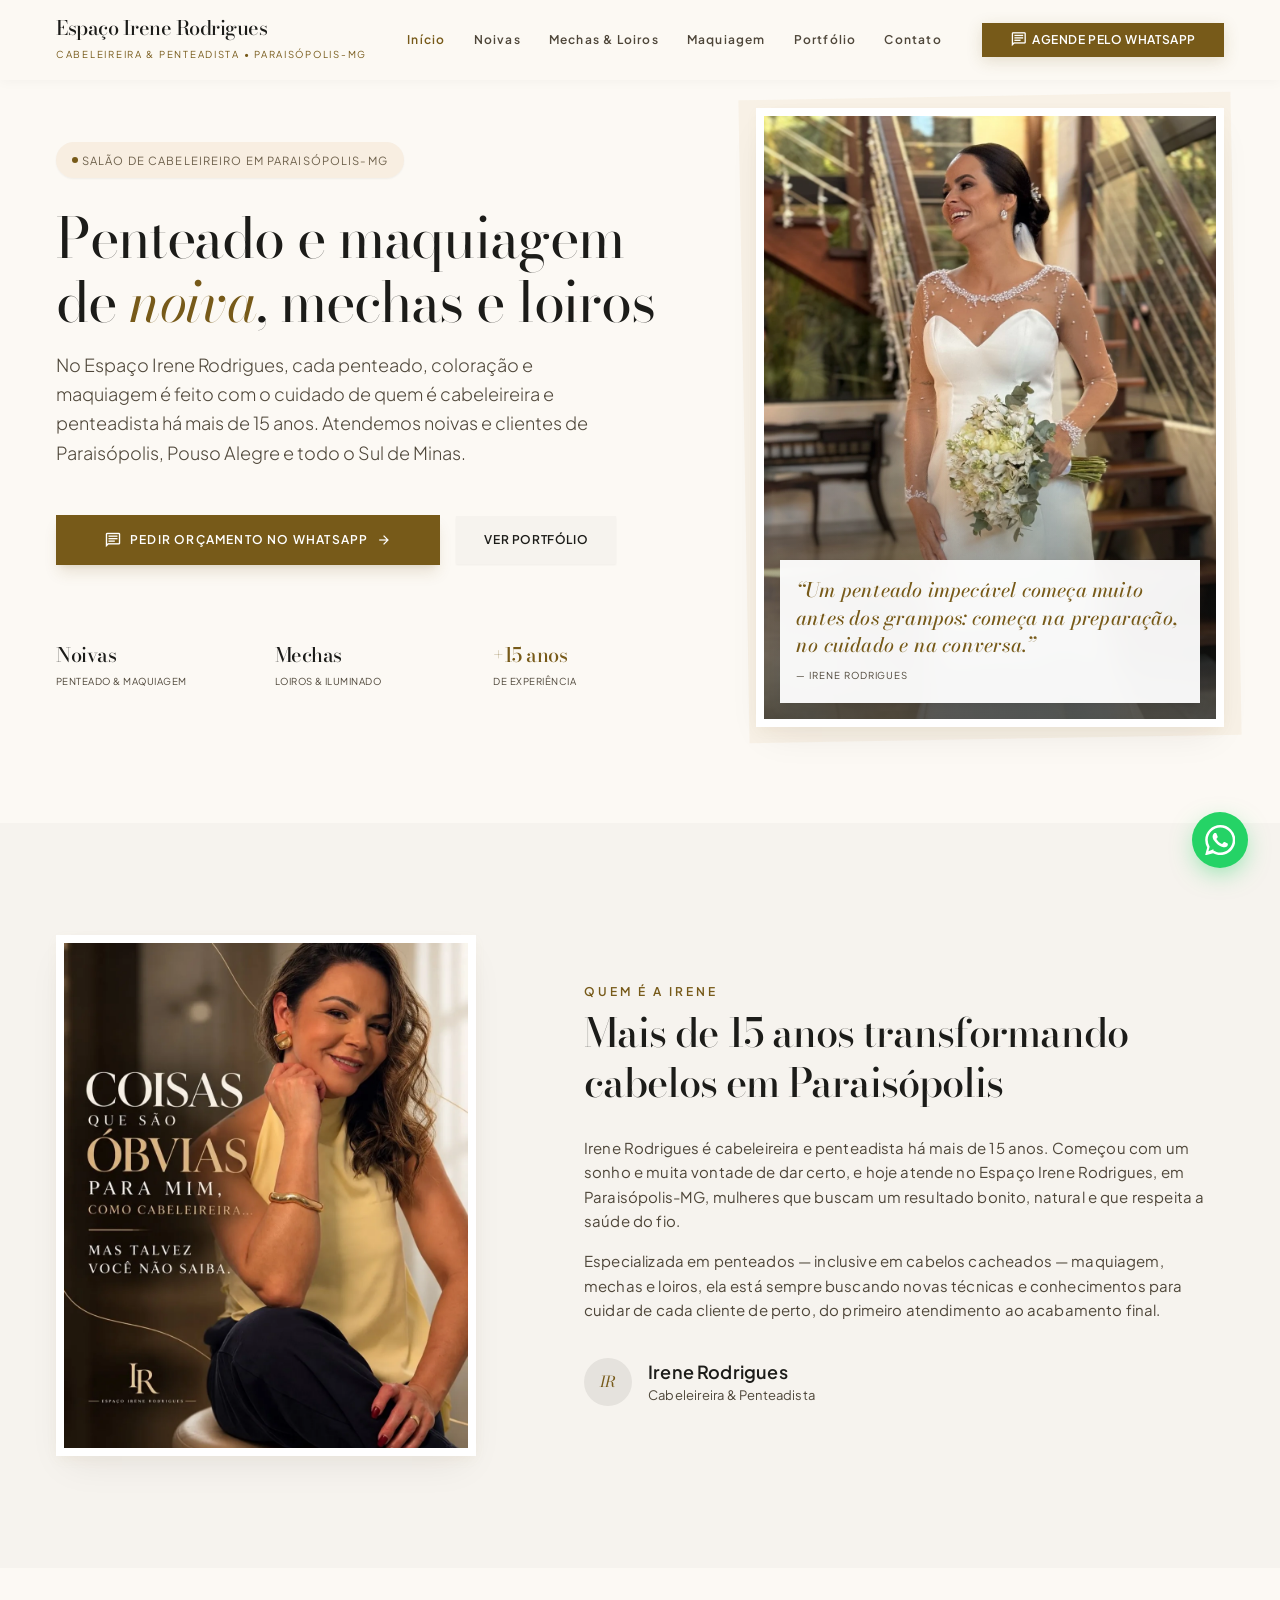
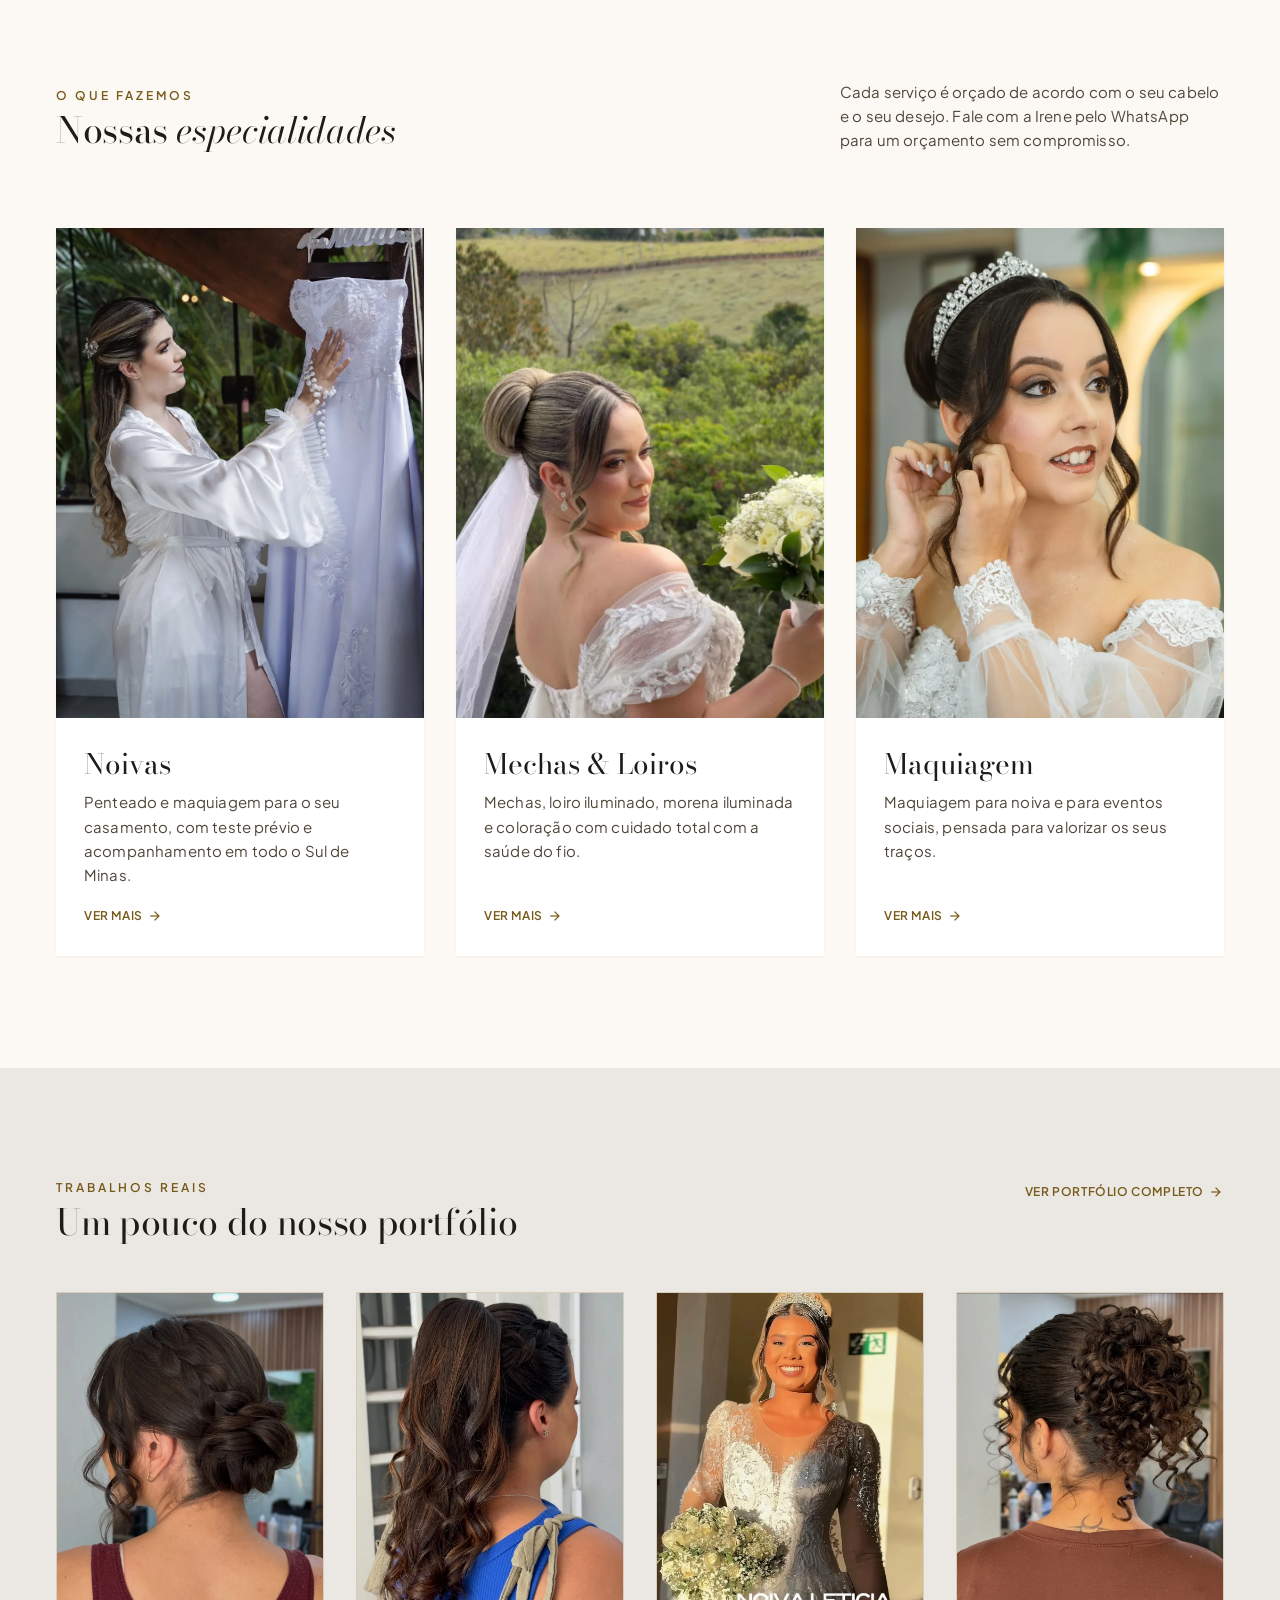
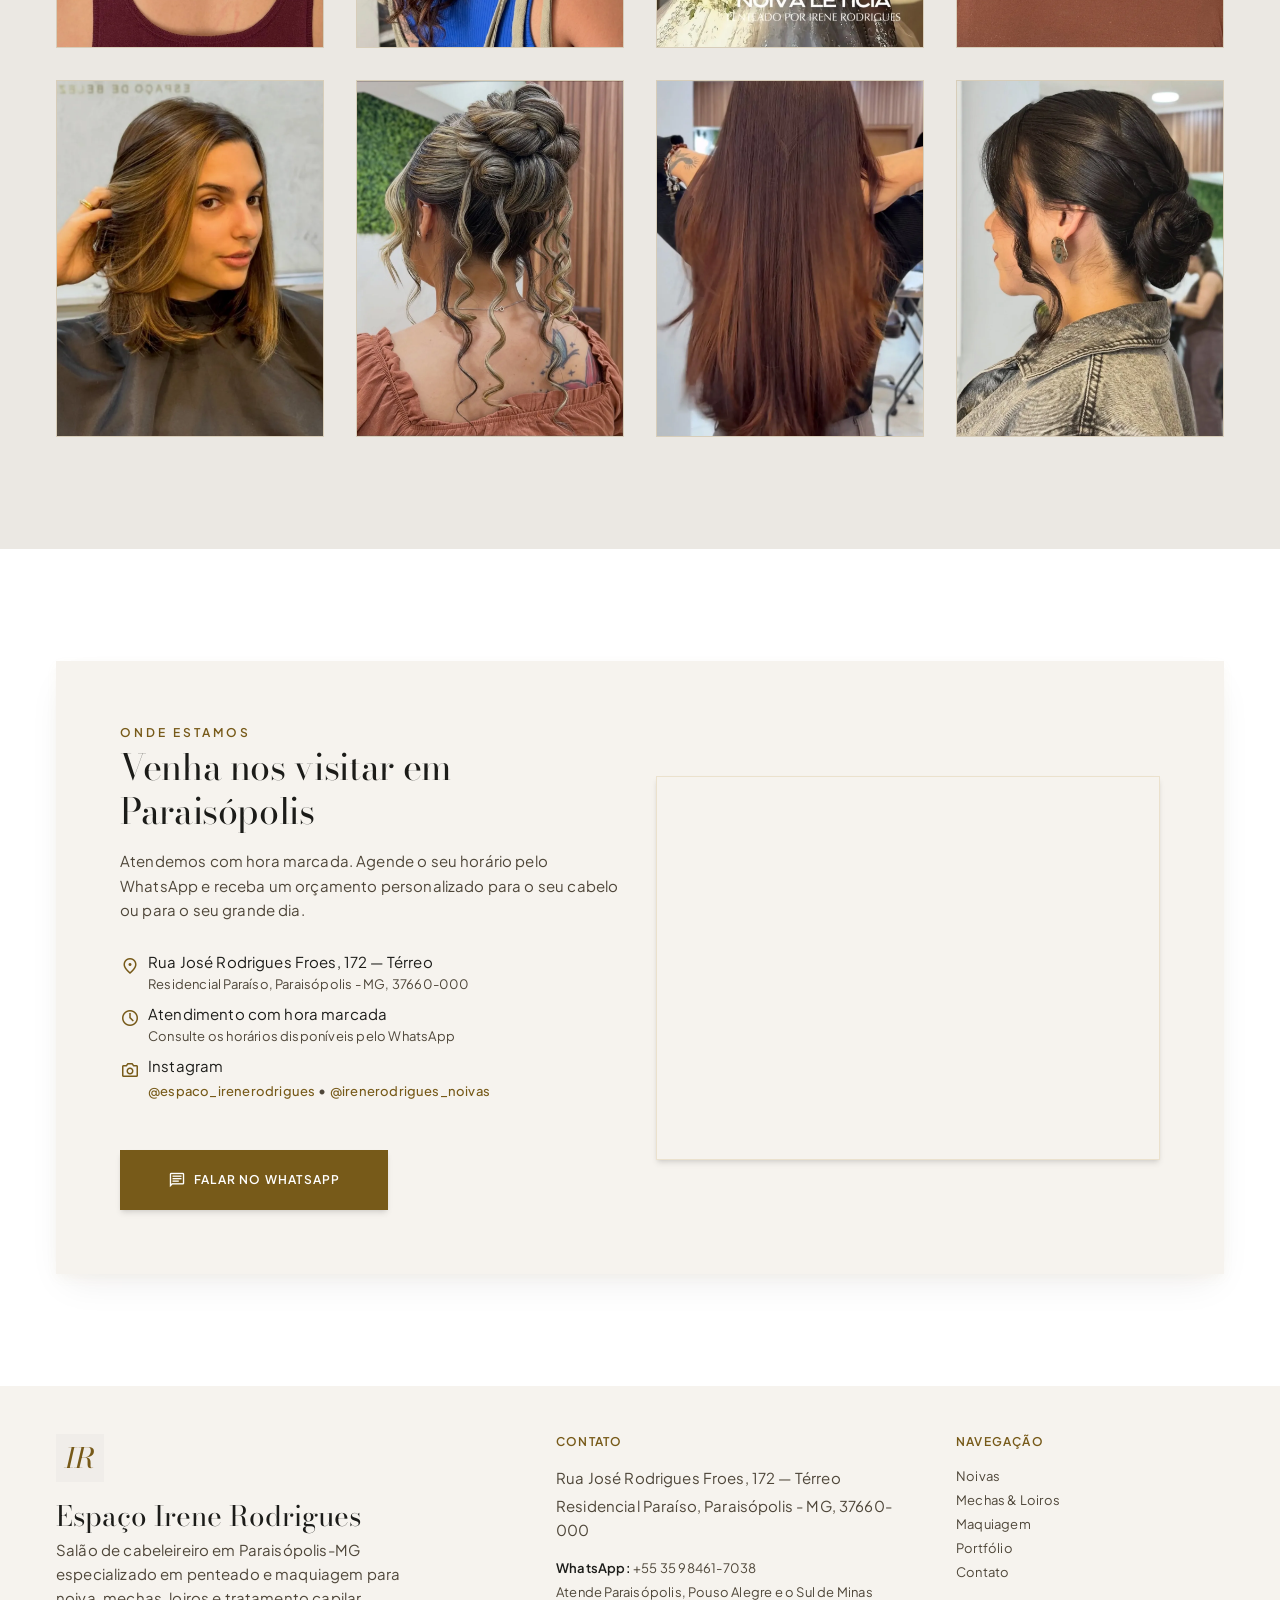
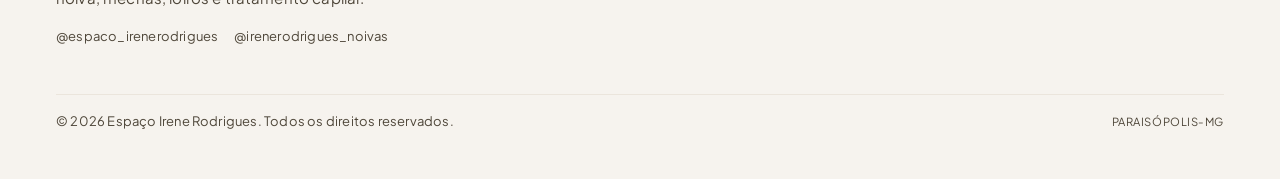
==== commit 034e3d57: "Trocar fotos das Especialidades por novas imagens de noiva Trata 11 fotos novas (webp + jpg em asset" ====
--- a/index.html
+++ b/index.html
@@ -179,8 +179,8 @@
           <div class="relative bg-surface-container-lowest p-2 shadow-gold rounded-DEFAULT overflow-hidden">
             <div class="relative overflow-hidden aspect-[3/4] bg-surface-dim">
               <picture>
-                <source srcset="assets/img/portfolio/hero-noiva-penteado.webp" type="image/webp" />
-                <img src="assets/img/portfolio/hero-noiva-penteado.jpg" width="1400" height="1862" alt="Noiva com penteado de ondas longas e véu, trabalho do Espaço Irene Rodrigues em Paraisópolis-MG" class="w-full h-full object-cover object-center" fetchpriority="high" />
+                <source srcset="assets/img/portfolio/noiva-coque-buque-02.webp" type="image/webp" />
+                <img src="assets/img/portfolio/noiva-coque-buque-02.jpg" width="1125" height="2000" alt="Noiva com coque preso, vestido com pérolas e buquê, trabalho do Espaço Irene Rodrigues em Paraisópolis-MG" class="w-full h-full object-cover object-top" fetchpriority="high" />
               </picture>
               <div class="absolute inset-0 bg-gradient-to-t from-on-background/70 via-transparent to-transparent"></div>
               <div class="absolute bottom-4 left-4 right-4 p-space-md bg-surface-container-lowest/95 backdrop-blur-md rounded-DEFAULT shadow-lg">
@@ -252,10 +252,10 @@
     <div class="grid grid-cols-1 md:grid-cols-3 gap-gutter-desktop">
       <!-- Pilar 1 -->
       <a href="noivas.html" class="bg-surface-container-lowest rounded-DEFAULT shadow-sm hover:shadow-gold transition-all duration-300 group overflow-hidden flex flex-col">
-        <div class="relative overflow-hidden aspect-[4/3] bg-surface-dim">
+        <div class="relative overflow-hidden aspect-[3/4] bg-surface-dim">
           <picture>
-            <source srcset="assets/img/portfolio/noiva-vestido-renda-03.webp" type="image/webp" />
-            <img src="assets/img/portfolio/noiva-vestido-renda-03.jpg" width="1000" height="1777" loading="lazy" alt="Noiva com penteado e maquiagem feitos no Espaço Irene Rodrigues" class="w-full h-full object-cover object-top group-hover:scale-105 transition-transform duration-700" />
+            <source srcset="assets/img/portfolio/noiva-making-of-mechas-09.webp" type="image/webp" />
+            <img src="assets/img/portfolio/noiva-making-of-mechas-09.jpg" width="939" height="1400" loading="lazy" alt="Noiva no making-of com penteado semipreso e mechas iluminadas, segurando o vestido, trabalho do Espaço Irene Rodrigues" class="w-full h-full object-cover object-center group-hover:scale-105 transition-transform duration-700" />
           </picture>
         </div>
         <div class="p-space-lg flex flex-col flex-1">
@@ -266,10 +266,10 @@
       </a>
       <!-- Pilar 2 -->
       <a href="mechas-loiros.html" class="bg-surface-container-lowest rounded-DEFAULT shadow-sm hover:shadow-gold transition-all duration-300 group overflow-hidden flex flex-col">
-        <div class="relative overflow-hidden aspect-[4/3] bg-surface-dim">
+        <div class="relative overflow-hidden aspect-[3/4] bg-surface-dim">
           <picture>
-            <source srcset="assets/img/portfolio/loiro-mechas-iluminado-01.webp" type="image/webp" />
-            <img src="assets/img/portfolio/loiro-mechas-iluminado-01.jpg" width="1000" height="1333" loading="lazy" alt="Cabelo loiro iluminado com mechas, trabalho de coloração do Espaço Irene Rodrigues" class="w-full h-full object-cover object-top group-hover:scale-105 transition-transform duration-700" />
+            <source srcset="assets/img/portfolio/noiva-coque-mechas-loiras-veu-07.webp" type="image/webp" />
+            <img src="assets/img/portfolio/noiva-coque-mechas-loiras-veu-07.jpg" width="787" height="1400" loading="lazy" alt="Noiva com coque alto, véu e mechas loiras iluminadas, trabalho de coloração do Espaço Irene Rodrigues" class="w-full h-full object-cover object-top group-hover:scale-105 transition-transform duration-700" />
           </picture>
         </div>
         <div class="p-space-lg flex flex-col flex-1">
@@ -280,10 +280,10 @@
       </a>
       <!-- Pilar 3 -->
       <a href="maquiagem.html" class="bg-surface-container-lowest rounded-DEFAULT shadow-sm hover:shadow-gold transition-all duration-300 group overflow-hidden flex flex-col">
-        <div class="relative overflow-hidden aspect-[4/3] bg-surface-dim">
+        <div class="relative overflow-hidden aspect-[3/4] bg-surface-dim">
           <picture>
-            <source srcset="assets/img/portfolio/maquiagem-social-01.webp" type="image/webp" />
-            <img src="assets/img/portfolio/maquiagem-social-01.jpg" width="1000" height="1333" loading="lazy" alt="Maquiagem social com acabamento natural feita no Espaço Irene Rodrigues" class="w-full h-full object-cover object-top group-hover:scale-105 transition-transform duration-700" />
+            <source srcset="assets/img/portfolio/noiva-coque-tiara-maquiagem-04.webp" type="image/webp" />
+            <img src="assets/img/portfolio/noiva-coque-tiara-maquiagem-04.jpg" width="933" height="1400" loading="lazy" alt="Noiva com coque, tiara e maquiagem marcante feita no Espaço Irene Rodrigues" class="w-full h-full object-cover object-top group-hover:scale-105 transition-transform duration-700" />
           </picture>
         </div>
         <div class="p-space-lg flex flex-col flex-1">
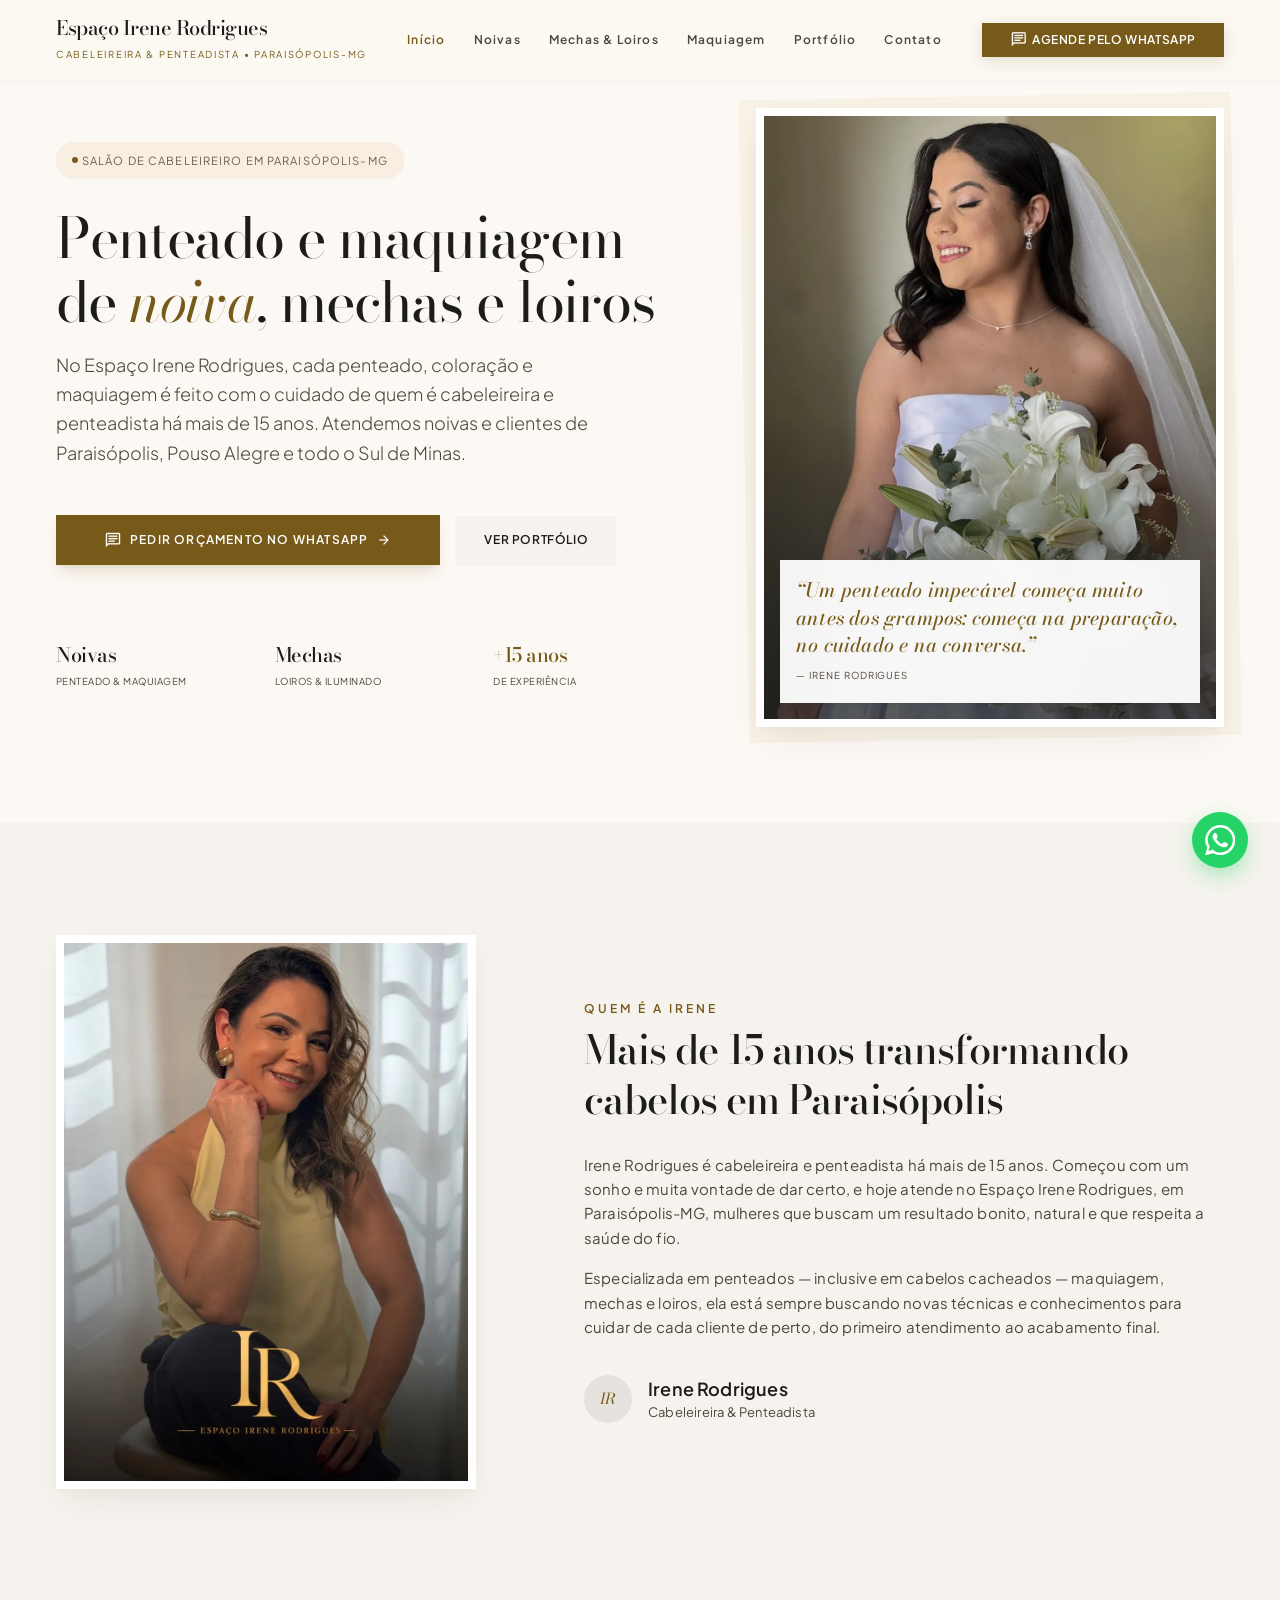
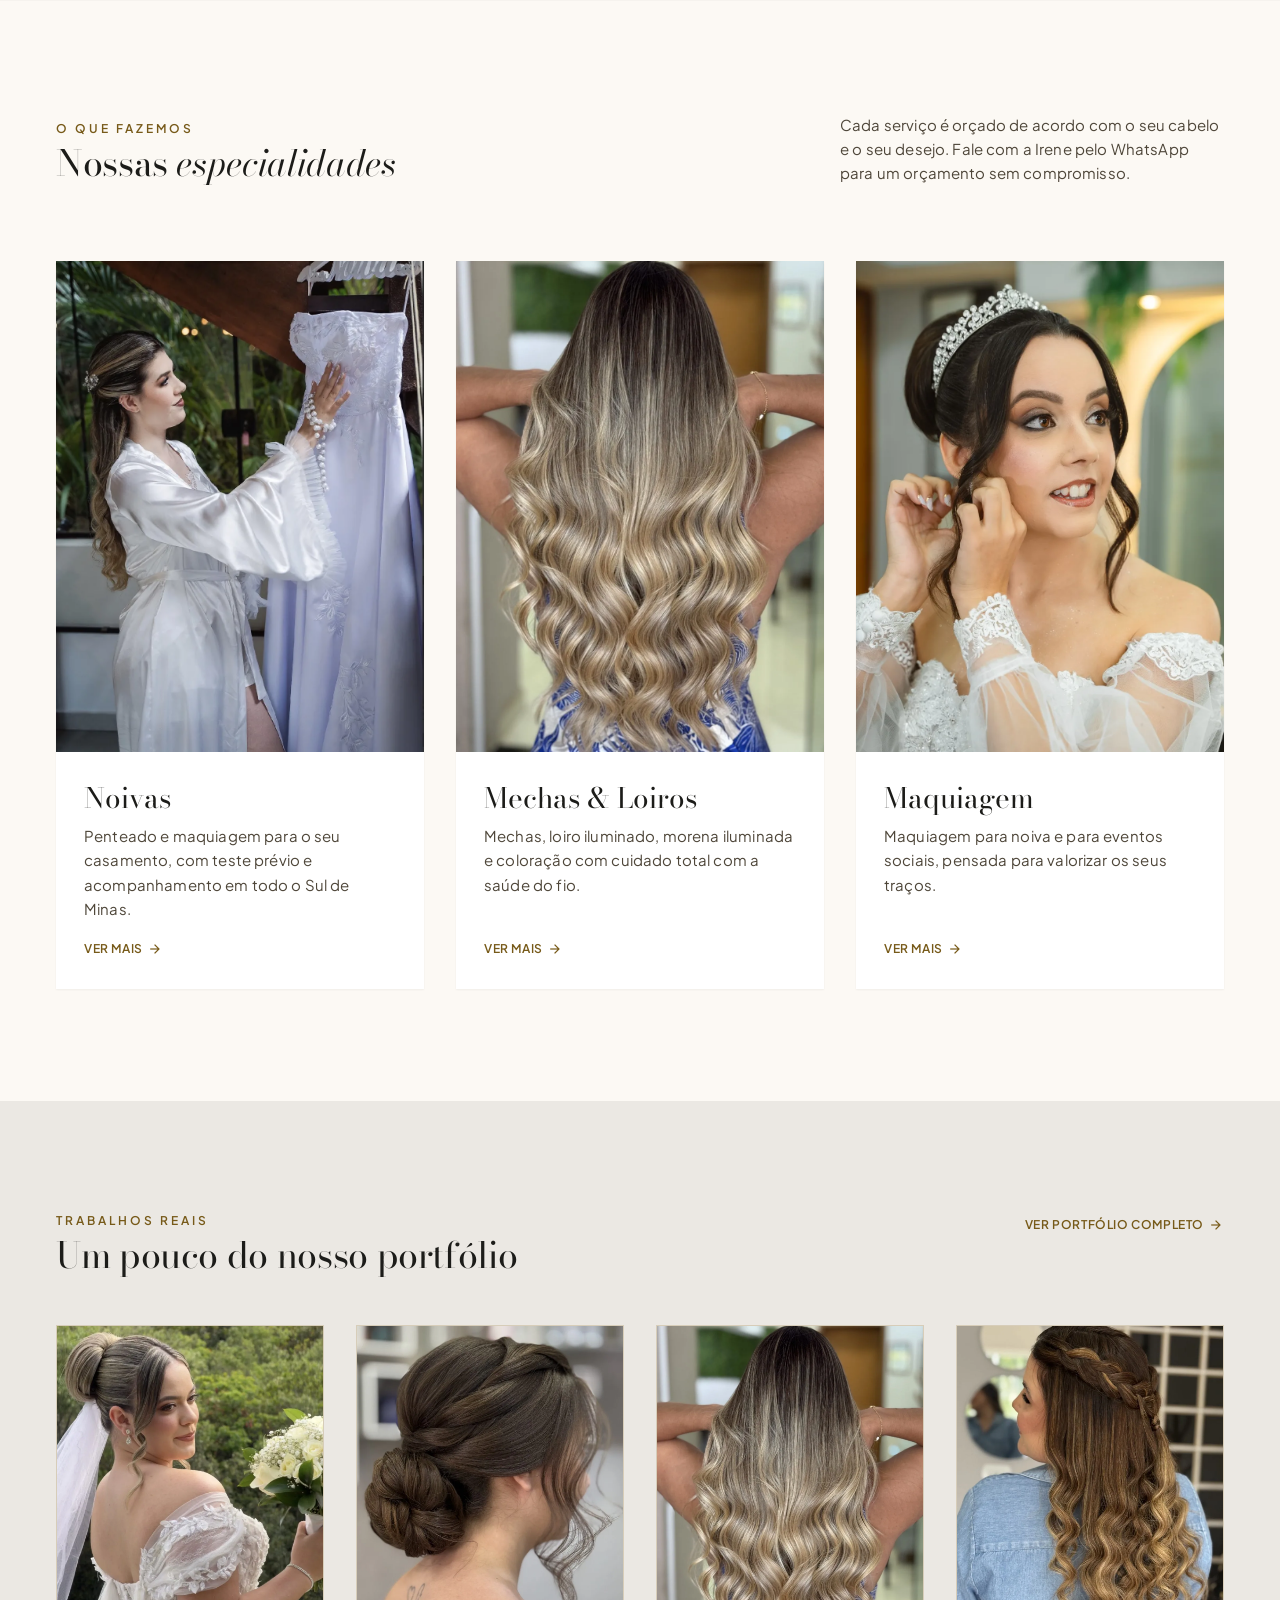
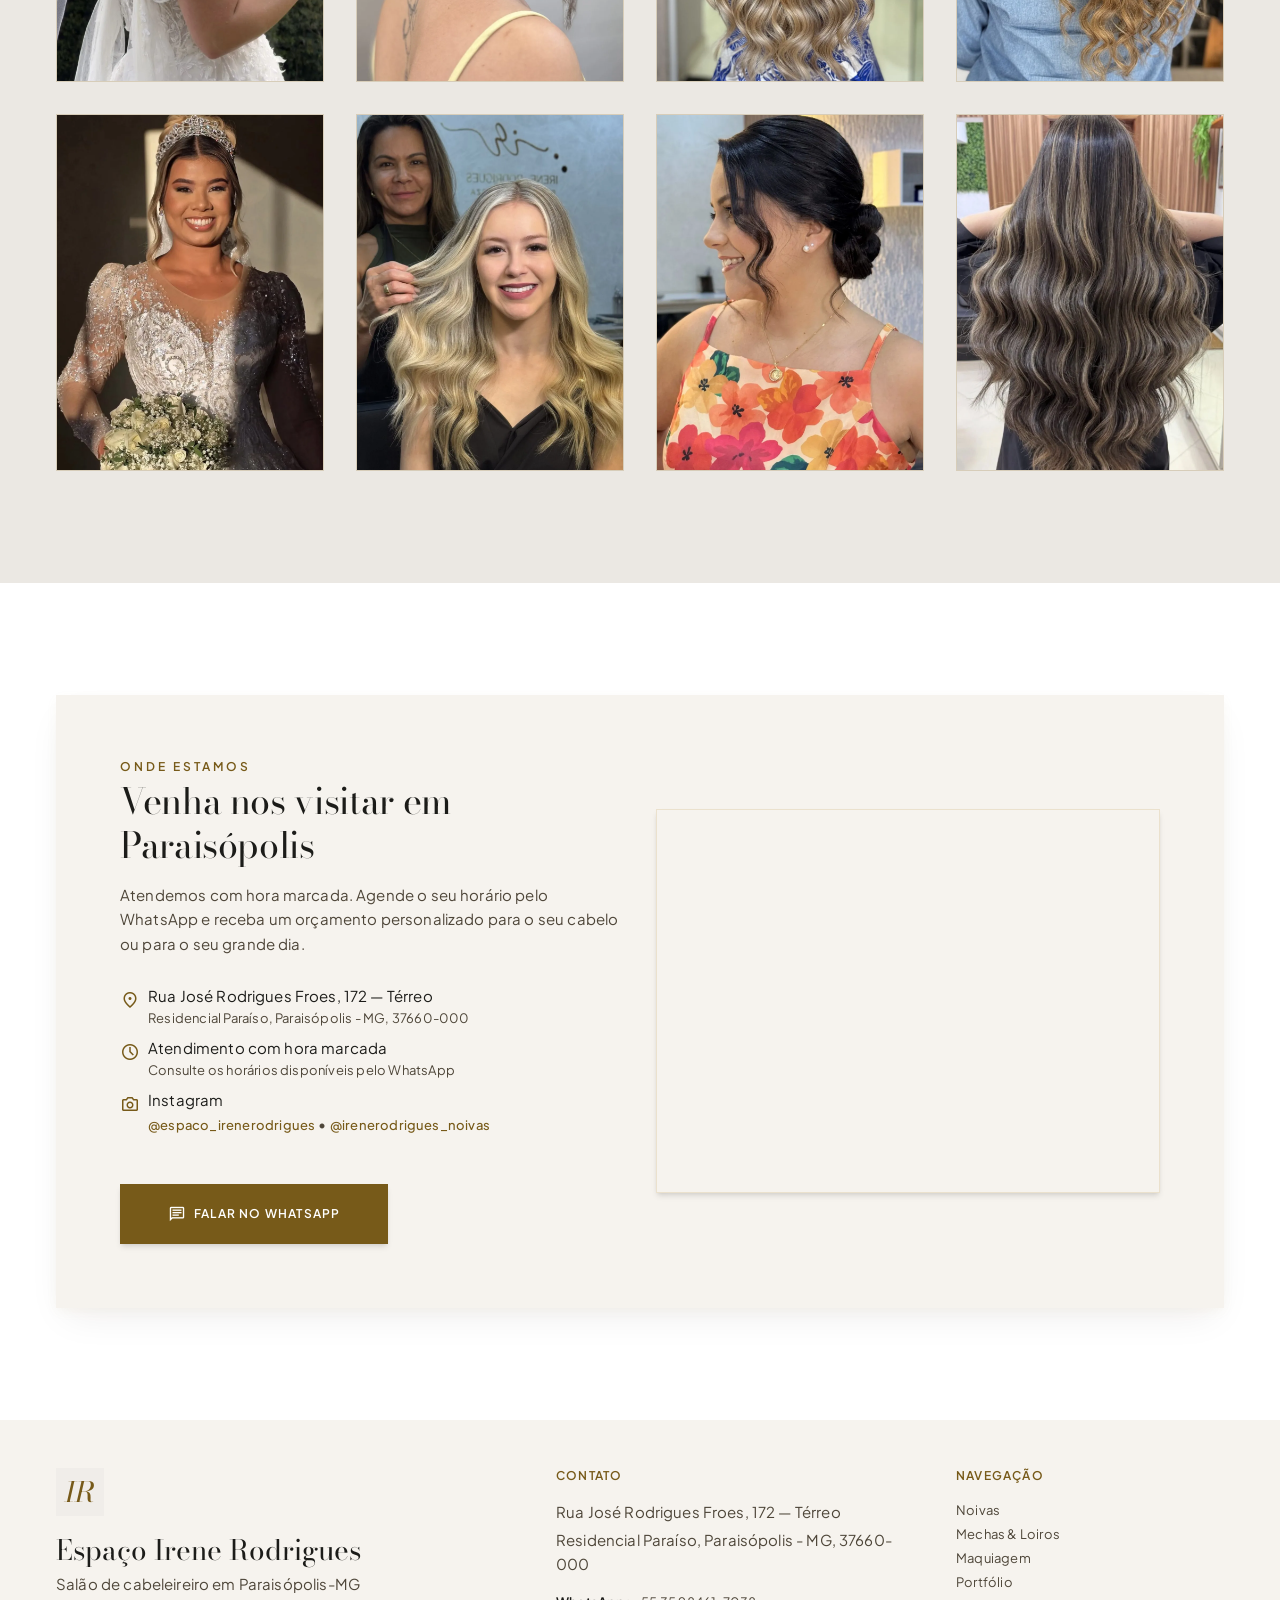
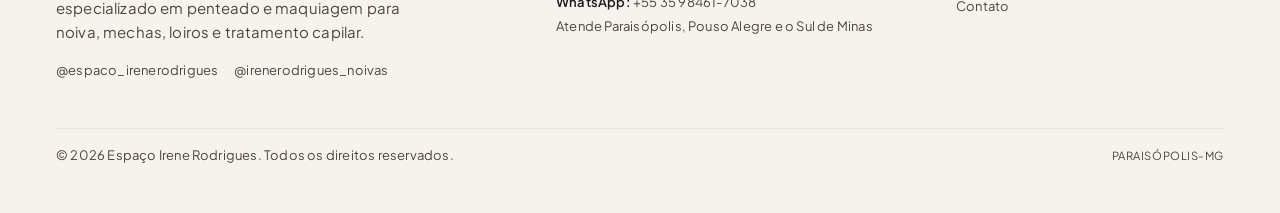
==== commit 18a8a9e6: "novas fotos" ====
--- a/index.html
+++ b/index.html
@@ -32,9 +32,71 @@
 <link rel="preconnect" href="https://fonts.gstatic.com" crossorigin />
 <link href="https://fonts.googleapis.com/css2?family=Bodoni+Moda:ital,opsz,wght@0,6..96,400..900;1,6..96,400..900&family=Plus+Jakarta+Sans:wght@300;400;500;600;700&display=swap" rel="stylesheet" />
 <link href="https://fonts.googleapis.com/css2?family=Material+Symbols+Outlined:opsz,wght,FILL,GRAD@20..48,100..700,0..1,-50..200&display=swap" rel="stylesheet" />
+<link href="https://fonts.googleapis.com/css2?family=Catamaran:wght@300;400;500;600;700&family=Marcellus&display=swap" rel="stylesheet" />
 
 <link rel="stylesheet" href="assets/css/tailwind.css" />
 <link rel="stylesheet" href="assets/css/custom.css" />
+
+<!-- Experiência mobile estilo editorial (Marcellus + Catamaran, hero com
+     nossas fotos desfocadas ao fundo e animações de entrada). Aplica-se
+     SOMENTE a dispositivos móveis (<= 1023px); o desktop fica inalterado. -->
+<style>
+  .hero-mobile { display: none; }
+
+  @media (max-width: 1023px) {
+    html, body { overflow-x: hidden; }
+    /* Tipografia estilo editorial */
+    body { font-family: "Catamaran", sans-serif; }
+    .font-display-lg, .font-headline-md, .font-headline-sm { font-family: "Marcellus", serif; letter-spacing: 0; }
+    .font-body-lg, .font-body-md, .font-body-sm, .font-title-md, .font-label-uppercase { font-family: "Catamaran", sans-serif; }
+
+    /* Troca de hero: esconde o do desktop, mostra o mobile */
+    .hero-desktop { display: none !important; }
+    .hero-mobile { display: flex; }
+
+    /* Hero com nossas fotos ao fundo (desfocadas) */
+    .hero { position: relative; display: flex; flex-direction: column; justify-content: flex-end; min-height: 86svh; overflow: hidden; background: #171310; width: 100%; }
+    .hero__bg { position: absolute; inset: 0; z-index: 0; }
+    .hero__slide { position: absolute; inset: 0; opacity: 0; animation: heroSlides 21s infinite; will-change: opacity; }
+    .hero__slide img { width: 100%; height: 100%; object-fit: cover; object-position: center; filter: blur(6px) brightness(0.85); transform: scale(1.08); animation: heroZoom 21s ease-in-out infinite; will-change: transform; }
+    .hero__slide:nth-child(1) { animation-delay: 0s; }
+    .hero__slide:nth-child(2) { animation-delay: 7s; }
+    .hero__slide:nth-child(3) { animation-delay: 14s; }
+    .hero__slide:nth-child(1) img { animation-delay: 0s; }
+    .hero__slide:nth-child(2) img { animation-delay: 7s; }
+    .hero__slide:nth-child(3) img { animation-delay: 14s; }
+    .hero__overlay { position: absolute; inset: 0; z-index: 1; background: linear-gradient(to top, rgba(23,19,16,0.92) 0%, rgba(23,19,16,0.66) 46%, rgba(23,19,16,0.42) 100%); }
+
+    .hero__content { position: relative; z-index: 2; box-sizing: border-box; width: 100%; max-width: 100vw; padding: 2rem 1.5rem 3rem; color: #fcf9f4; }
+    .hero__badge { display: inline-flex; align-items: center; gap: 0.5rem; padding: 0.4rem 0.9rem; border: 1px solid rgba(252,249,244,0.25); border-radius: 999px; font-size: 0.65rem; letter-spacing: 0.18em; text-transform: uppercase; margin-bottom: 1.5rem; -webkit-backdrop-filter: blur(4px); backdrop-filter: blur(4px); }
+    .hero__badge .dot { width: 6px; height: 6px; border-radius: 999px; background: #ecd3a6; }
+    .hero__title { font-family: "Marcellus", serif; font-size: clamp(1.7rem, 7.6vw, 2.35rem); line-height: 1.16; margin-bottom: 1.1rem; overflow-wrap: break-word; }
+    .hero__title .hero-accent { font-style: italic; color: #ecd3a6; }
+    .hero__text { font-family: "Catamaran", sans-serif; font-size: 1rem; line-height: 1.65; color: rgba(252,249,244,0.85); margin-bottom: 2rem; }
+    .hero__cta { display: flex; flex-direction: column; gap: 0.75rem; margin-bottom: 2rem; }
+    .hero__btn { display: inline-flex; align-items: center; justify-content: center; gap: 0.5rem; padding: 1rem 1.5rem; border-radius: 2px; font-family: "Catamaran", sans-serif; font-size: 0.75rem; font-weight: 600; letter-spacing: 0.12em; text-transform: uppercase; }
+    .hero__btn--primary { background: #775a19; color: #fff; }
+    .hero__btn--ghost { border: 1px solid rgba(252,249,244,0.4); color: #fcf9f4; }
+    .hero__stats { display: grid; grid-template-columns: repeat(3, 1fr); gap: 1rem; padding-top: 1.25rem; border-top: 1px solid rgba(252,249,244,0.2); }
+    .hero__stat b { font-family: "Marcellus", serif; font-size: 1.15rem; font-weight: 400; display: block; }
+    .hero__stat span { font-size: 0.6rem; letter-spacing: 0.08em; text-transform: uppercase; color: rgba(252,249,244,0.7); }
+
+    @keyframes heroSlides { 0% {opacity:0;} 4% {opacity:1;} 30% {opacity:1;} 34% {opacity:0;} 100% {opacity:0;} }
+    @keyframes heroZoom { 0% {transform: scale(1.06);} 34% {transform: scale(1.22);} 100% {transform: scale(1.22);} }
+    @keyframes fadeUp { from { opacity: 0; transform: translateY(26px); } to { opacity: 1; transform: none; } }
+    .hero__content > * { opacity: 0; animation: fadeUp 0.9s cubic-bezier(0.22, 1, 0.36, 1) forwards; }
+    .hero__content > *:nth-child(1) { animation-delay: 0.15s; }
+    .hero__content > *:nth-child(2) { animation-delay: 0.30s; }
+    .hero__content > *:nth-child(3) { animation-delay: 0.45s; }
+    .hero__content > *:nth-child(4) { animation-delay: 0.60s; }
+    .hero__content > *:nth-child(5) { animation-delay: 0.75s; }
+  }
+
+  @media (max-width: 1023px) and (prefers-reduced-motion: reduce) {
+    .hero__slide, .hero__slide img, .hero__content > * { animation: none !important; opacity: 1 !important; transform: none !important; }
+    .hero__slide:nth-child(n+2) { display: none; }
+  }
+</style>
 
 <script type="application/ld+json">
 {
@@ -71,12 +133,11 @@
     "@type": "Person",
     "name": "Irene Rodrigues",
     "jobTitle": "Cabeleireira e Penteadista"
-  }
-  <!-- PENDENTE: adicionar horário real confirmado pelo usuário, ex.:
-  ,"openingHoursSpecification": [
-    { "@type": "OpeningHoursSpecification", "dayOfWeek": ["Tuesday","Wednesday","Thursday","Friday"], "opens": "09:00", "closes": "19:00" },
-    { "@type": "OpeningHoursSpecification", "dayOfWeek": "Saturday", "opens": "08:00", "closes": "17:00" }
-  ] -->
+  },
+  "openingHoursSpecification": [
+    { "@type": "OpeningHoursSpecification", "dayOfWeek": "Tuesday", "opens": "09:00", "closes": "18:00" },
+    { "@type": "OpeningHoursSpecification", "dayOfWeek": ["Wednesday","Thursday","Friday","Saturday"], "opens": "09:00", "closes": "21:00" }
+  ]
 }
 </script>
 <script type="application/ld+json">
@@ -131,8 +192,50 @@
 
 <main class="w-full pt-20 bg-surface">
 
-<!-- ======================= HERO ======================= -->
-<section class="relative w-full overflow-hidden bg-surface pb-space-xl pt-space-md lg:pb-24 lg:pt-space-lg">
+<!-- ======================= HERO MOBILE (somente telas <=1023px) ======================= -->
+<section class="hero hero-mobile" aria-label="Destaque Espaço Irene Rodrigues">
+  <div class="hero__bg" aria-hidden="true">
+    <div class="hero__slide">
+      <picture>
+        <source srcset="assets/img/portfolio/noiva-semipreso-cachos-tiara-12.webp" type="image/webp" />
+        <img src="assets/img/portfolio/noiva-semipreso-cachos-tiara-12.jpg" width="1000" height="1400" alt="" fetchpriority="high" />
+      </picture>
+    </div>
+    <div class="hero__slide">
+      <picture>
+        <source srcset="assets/img/portfolio/noiva-coque-vestido-cetim-15.webp" type="image/webp" />
+        <img src="assets/img/portfolio/noiva-coque-vestido-cetim-15.jpg" width="1000" height="1400" alt="" loading="lazy" />
+      </picture>
+    </div>
+    <div class="hero__slide">
+      <picture>
+        <source srcset="assets/img/portfolio/noiva-coque-alto-veu-buque-18.webp" type="image/webp" />
+        <img src="assets/img/portfolio/noiva-coque-alto-veu-buque-18.jpg" width="1000" height="1400" alt="" loading="lazy" />
+      </picture>
+    </div>
+  </div>
+  <div class="hero__overlay" aria-hidden="true"></div>
+  <div class="hero__content">
+    <span class="hero__badge"><span class="dot"></span>Salão de Cabeleireiro em Paraisópolis-MG</span>
+    <h1 class="hero__title">Penteado e maquiagem de <span class="hero-accent">noiva</span>, mechas e loiros</h1>
+    <p class="hero__text">No Espaço Irene Rodrigues, cada penteado, coloração e maquiagem é feito com o cuidado de quem é cabeleireira e penteadista há mais de 15 anos. Atendemos noivas e clientes de Paraisópolis, Pouso Alegre e todo o Sul de Minas.</p>
+    <div class="hero__cta">
+      <a class="hero__btn hero__btn--primary" href="https://wa.me/5535984617038?text=Ol%C3%A1!%20Vim%20pelo%20site%20e%20gostaria%20de%20um%20or%C3%A7amento." target="_blank" rel="noopener noreferrer">
+        <span class="material-symbols-outlined" style="font-size:1.1rem">chat</span>
+        <span>Pedir orçamento no WhatsApp</span>
+      </a>
+      <a class="hero__btn hero__btn--ghost" href="portfolio.html">Ver portfólio</a>
+    </div>
+    <div class="hero__stats">
+      <div class="hero__stat"><b>Noivas</b><span>Penteado &amp; Maquiagem</span></div>
+      <div class="hero__stat"><b>Mechas</b><span>Loiros &amp; Iluminado</span></div>
+      <div class="hero__stat"><b>+15 anos</b><span>De Experiência</span></div>
+    </div>
+  </div>
+</section>
+
+<!-- ======================= HERO (desktop) ======================= -->
+<section class="hero-desktop relative w-full overflow-hidden bg-surface pb-space-xl pt-space-md lg:pb-24 lg:pt-space-lg">
   <div class="max-w-[1320px] mx-auto px-margin md:px-margin-desktop">
     <div class="grid grid-cols-1 lg:grid-cols-12 gap-gutter-desktop items-center">
       <div class="lg:col-span-7 flex flex-col items-start z-10 pr-0 lg:pr-space-lg">
@@ -179,8 +282,8 @@
           <div class="relative bg-surface-container-lowest p-2 shadow-gold rounded-DEFAULT overflow-hidden">
             <div class="relative overflow-hidden aspect-[3/4] bg-surface-dim">
               <picture>
-                <source srcset="assets/img/portfolio/noiva-coque-buque-02.webp" type="image/webp" />
-                <img src="assets/img/portfolio/noiva-coque-buque-02.jpg" width="1125" height="2000" alt="Noiva com coque preso, vestido com pérolas e buquê, trabalho do Espaço Irene Rodrigues em Paraisópolis-MG" class="w-full h-full object-cover object-top" fetchpriority="high" />
+                <source srcset="assets/img/portfolio/noiva-ondas-veu-buque-lirios-14.webp" type="image/webp" />
+                <img src="assets/img/portfolio/noiva-ondas-veu-buque-lirios-14.jpg" width="1050" height="1400" alt="Noiva com cabelo solto em ondas, véu e buquê de lírios, trabalho do Espaço Irene Rodrigues em Paraisópolis-MG" class="w-full h-full object-cover object-top" fetchpriority="high" />
               </picture>
               <div class="absolute inset-0 bg-gradient-to-t from-on-background/70 via-transparent to-transparent"></div>
               <div class="absolute bottom-4 left-4 right-4 p-space-md bg-surface-container-lowest/95 backdrop-blur-md rounded-DEFAULT shadow-lg">
@@ -203,10 +306,10 @@
     <div class="grid grid-cols-1 lg:grid-cols-12 gap-gutter-desktop items-center">
       <div class="lg:col-span-5 relative">
         <div class="relative bg-surface-container-lowest p-2 shadow-gold rounded-DEFAULT overflow-hidden max-w-[420px] mx-auto lg:mx-0">
-          <div class="relative overflow-hidden aspect-[4/5] bg-surface-dim">
+          <div class="relative overflow-hidden aspect-[3/4] bg-surface-dim">
             <picture>
               <source srcset="assets/img/brand/irene-rodrigues-sobre.webp" type="image/webp" />
-              <img src="assets/img/brand/irene-rodrigues-sobre.jpg" width="1000" height="1333" loading="lazy" alt="Irene Rodrigues, cabeleireira e penteadista à frente do Espaço Irene Rodrigues" class="w-full h-full object-cover object-center" />
+              <img src="assets/img/brand/irene-rodrigues-sobre.jpg" width="999" height="1333" loading="lazy" alt="Irene Rodrigues, cabeleireira e penteadista à frente do Espaço Irene Rodrigues" class="w-full h-full object-cover object-center" />
             </picture>
           </div>
         </div>
@@ -268,8 +371,8 @@
       <a href="mechas-loiros.html" class="bg-surface-container-lowest rounded-DEFAULT shadow-sm hover:shadow-gold transition-all duration-300 group overflow-hidden flex flex-col">
         <div class="relative overflow-hidden aspect-[3/4] bg-surface-dim">
           <picture>
-            <source srcset="assets/img/portfolio/noiva-coque-mechas-loiras-veu-07.webp" type="image/webp" />
-            <img src="assets/img/portfolio/noiva-coque-mechas-loiras-veu-07.jpg" width="787" height="1400" loading="lazy" alt="Noiva com coque alto, véu e mechas loiras iluminadas, trabalho de coloração do Espaço Irene Rodrigues" class="w-full h-full object-cover object-top group-hover:scale-105 transition-transform duration-700" />
+            <source srcset="assets/img/portfolio/mechas-loiros-capa.webp" type="image/webp" />
+            <img src="assets/img/portfolio/mechas-loiros-capa.jpg" width="1176" height="1400" loading="lazy" alt="Cabelo com mechas e loiro iluminado em ondas, trabalho de coloração do Espaço Irene Rodrigues" class="w-full h-full object-cover object-top group-hover:scale-105 transition-transform duration-700" />
           </picture>
         </div>
         <div class="p-space-lg flex flex-col flex-1">
@@ -307,14 +410,14 @@
       <a class="mt-space-md md:mt-0 inline-flex items-center gap-1 font-label-uppercase text-label-uppercase tracking-wider uppercase text-primary hover:translate-x-1 transition-transform self-start" href="portfolio.html">Ver portfólio completo <span class="material-symbols-outlined text-base">arrow_forward</span></a>
     </div>
     <div class="grid grid-cols-2 md:grid-cols-4 gap-gutter md:gap-gutter-desktop">
-      <div class="overflow-hidden rounded-DEFAULT bg-surface-dim keyline-gold"><picture><source srcset="assets/img/portfolio/penteado-coque-trancado-01.webp" type="image/webp" /><img src="assets/img/portfolio/penteado-coque-trancado-01.jpg" width="1000" height="1333" loading="lazy" alt="Penteado preso com coque trançado" class="folio-img" /></picture></div>
-      <div class="overflow-hidden rounded-DEFAULT bg-surface-dim keyline-gold"><picture><source srcset="assets/img/portfolio/penteado-rabo-de-cavalo-mechas-10.webp" type="image/webp" /><img src="assets/img/portfolio/penteado-rabo-de-cavalo-mechas-10.jpg" width="1000" height="1333" loading="lazy" alt="Rabo de cavalo alto com mechas e ondas" class="folio-img" /></picture></div>
-      <div class="overflow-hidden rounded-DEFAULT bg-surface-dim keyline-gold"><picture><source srcset="assets/img/portfolio/noiva-penteado-maquiagem-01.webp" type="image/webp" /><img src="assets/img/portfolio/noiva-penteado-maquiagem-01.jpg" width="1000" height="1777" loading="lazy" alt="Noiva com penteado e maquiagem completos" class="folio-img" /></picture></div>
-      <div class="overflow-hidden rounded-DEFAULT bg-surface-dim keyline-gold"><picture><source srcset="assets/img/portfolio/penteado-cachos-loiro-12.webp" type="image/webp" /><img src="assets/img/portfolio/penteado-cachos-loiro-12.jpg" width="1000" height="1333" loading="lazy" alt="Penteado preso em cabelo cacheado com mechas loiras" class="folio-img" /></picture></div>
-      <div class="overflow-hidden rounded-DEFAULT bg-surface-dim keyline-gold"><picture><source srcset="assets/img/portfolio/mechas-balayage-corte-02.webp" type="image/webp" /><img src="assets/img/portfolio/mechas-balayage-corte-02.jpg" width="1000" height="1000" loading="lazy" alt="Mechas estilo balayage em corte médio" class="folio-img" /></picture></div>
-      <div class="overflow-hidden rounded-DEFAULT bg-surface-dim keyline-gold"><picture><source srcset="assets/img/portfolio/penteado-coque-cachos-mechas-13.webp" type="image/webp" /><img src="assets/img/portfolio/penteado-coque-cachos-mechas-13.jpg" width="1000" height="1333" loading="lazy" alt="Coque alto com cachos soltos e mechas iluminadas" class="folio-img" /></picture></div>
-      <div class="overflow-hidden rounded-DEFAULT bg-surface-dim keyline-gold"><picture><source srcset="assets/img/portfolio/morena-iluminada-cabelo-longo-03.webp" type="image/webp" /><img src="assets/img/portfolio/morena-iluminada-cabelo-longo-03.jpg" width="1000" height="1778" loading="lazy" alt="Cabelo longo morena iluminada com brilho saudável" class="folio-img" /></picture></div>
-      <div class="overflow-hidden rounded-DEFAULT bg-surface-dim keyline-gold"><picture><source srcset="assets/img/portfolio/penteado-coque-lateral-07.webp" type="image/webp" /><img src="assets/img/portfolio/penteado-coque-lateral-07.jpg" width="1000" height="1333" loading="lazy" alt="Coque lateral baixo elegante" class="folio-img" /></picture></div>
+      <div class="overflow-hidden rounded-DEFAULT bg-surface-dim keyline-gold"><picture><source srcset="assets/img/portfolio/noiva-coque-alto-veu-buque-18.webp" type="image/webp" /><img src="assets/img/portfolio/noiva-coque-alto-veu-buque-18.jpg" width="1000" height="1400" loading="lazy" alt="Noiva com coque alto, véu e ombros à mostra" class="folio-img" /></picture></div>
+      <div class="overflow-hidden rounded-DEFAULT bg-surface-dim keyline-gold"><picture><source srcset="assets/img/portfolio/penteado-coque-baixo-trancado-17.webp" type="image/webp" /><img src="assets/img/portfolio/penteado-coque-baixo-trancado-17.jpg" width="1000" height="1400" loading="lazy" alt="Penteado preso em coque baixo trançado" class="folio-img" /></picture></div>
+      <div class="overflow-hidden rounded-DEFAULT bg-surface-dim keyline-gold"><picture><source srcset="assets/img/portfolio/mechas-loiros-capa.webp" type="image/webp" /><img src="assets/img/portfolio/mechas-loiros-capa.jpg" width="1176" height="1400" loading="lazy" alt="Cabelo com mechas e loiro iluminado em ondas" class="folio-img" /></picture></div>
+      <div class="overflow-hidden rounded-DEFAULT bg-surface-dim keyline-gold"><picture><source srcset="assets/img/portfolio/penteado-semipreso-tranca-ondas-18.webp" type="image/webp" /><img src="assets/img/portfolio/penteado-semipreso-tranca-ondas-18.jpg" width="1000" height="1400" loading="lazy" alt="Penteado semipreso com trança e ondas" class="folio-img" /></picture></div>
+      <div class="overflow-hidden rounded-DEFAULT bg-surface-dim keyline-gold"><picture><source srcset="assets/img/portfolio/noiva-tiara-maquiagem-buque-17.webp" type="image/webp" /><img src="assets/img/portfolio/noiva-tiara-maquiagem-buque-17.jpg" width="999" height="1400" loading="lazy" alt="Noiva com tiara, maquiagem e buquê" class="folio-img" /></picture></div>
+      <div class="overflow-hidden rounded-DEFAULT bg-surface-dim keyline-gold"><picture><source srcset="assets/img/portfolio/loiro-claro-ondas-irene-08.webp" type="image/webp" /><img src="assets/img/portfolio/loiro-claro-ondas-irene-08.jpg" width="1000" height="1400" loading="lazy" alt="Loiro claro em ondas finalizado no salão" class="folio-img" /></picture></div>
+      <div class="overflow-hidden rounded-DEFAULT bg-surface-dim keyline-gold"><picture><source srcset="assets/img/portfolio/penteado-coque-baixo-franja-16.webp" type="image/webp" /><img src="assets/img/portfolio/penteado-coque-baixo-franja-16.jpg" width="999" height="1400" loading="lazy" alt="Penteado em coque baixo com franja" class="folio-img" /></picture></div>
+      <div class="overflow-hidden rounded-DEFAULT bg-surface-dim keyline-gold"><picture><source srcset="assets/img/portfolio/morena-iluminada-ondas-longas-10.webp" type="image/webp" /><img src="assets/img/portfolio/morena-iluminada-ondas-longas-10.jpg" width="1000" height="1400" loading="lazy" alt="Morena iluminada em ondas longas" class="folio-img" /></picture></div>
     </div>
   </div>
 </section>
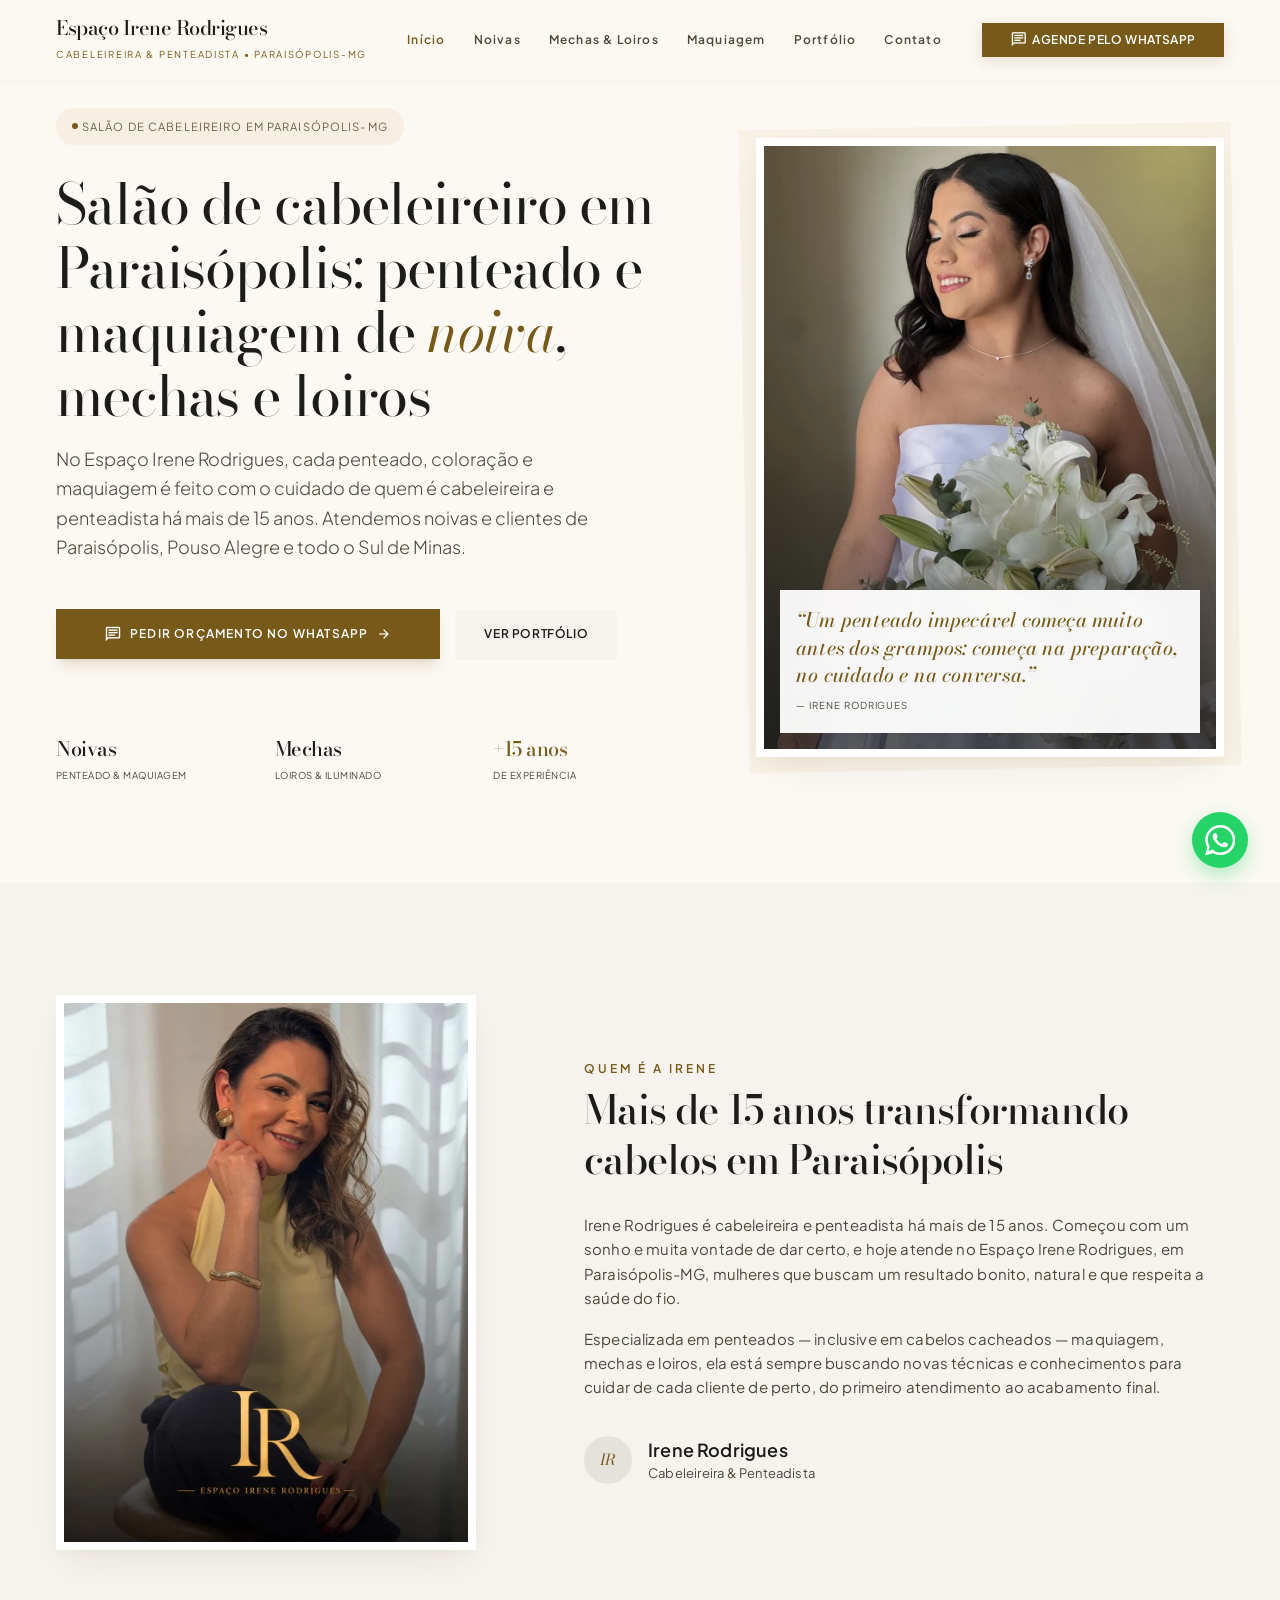
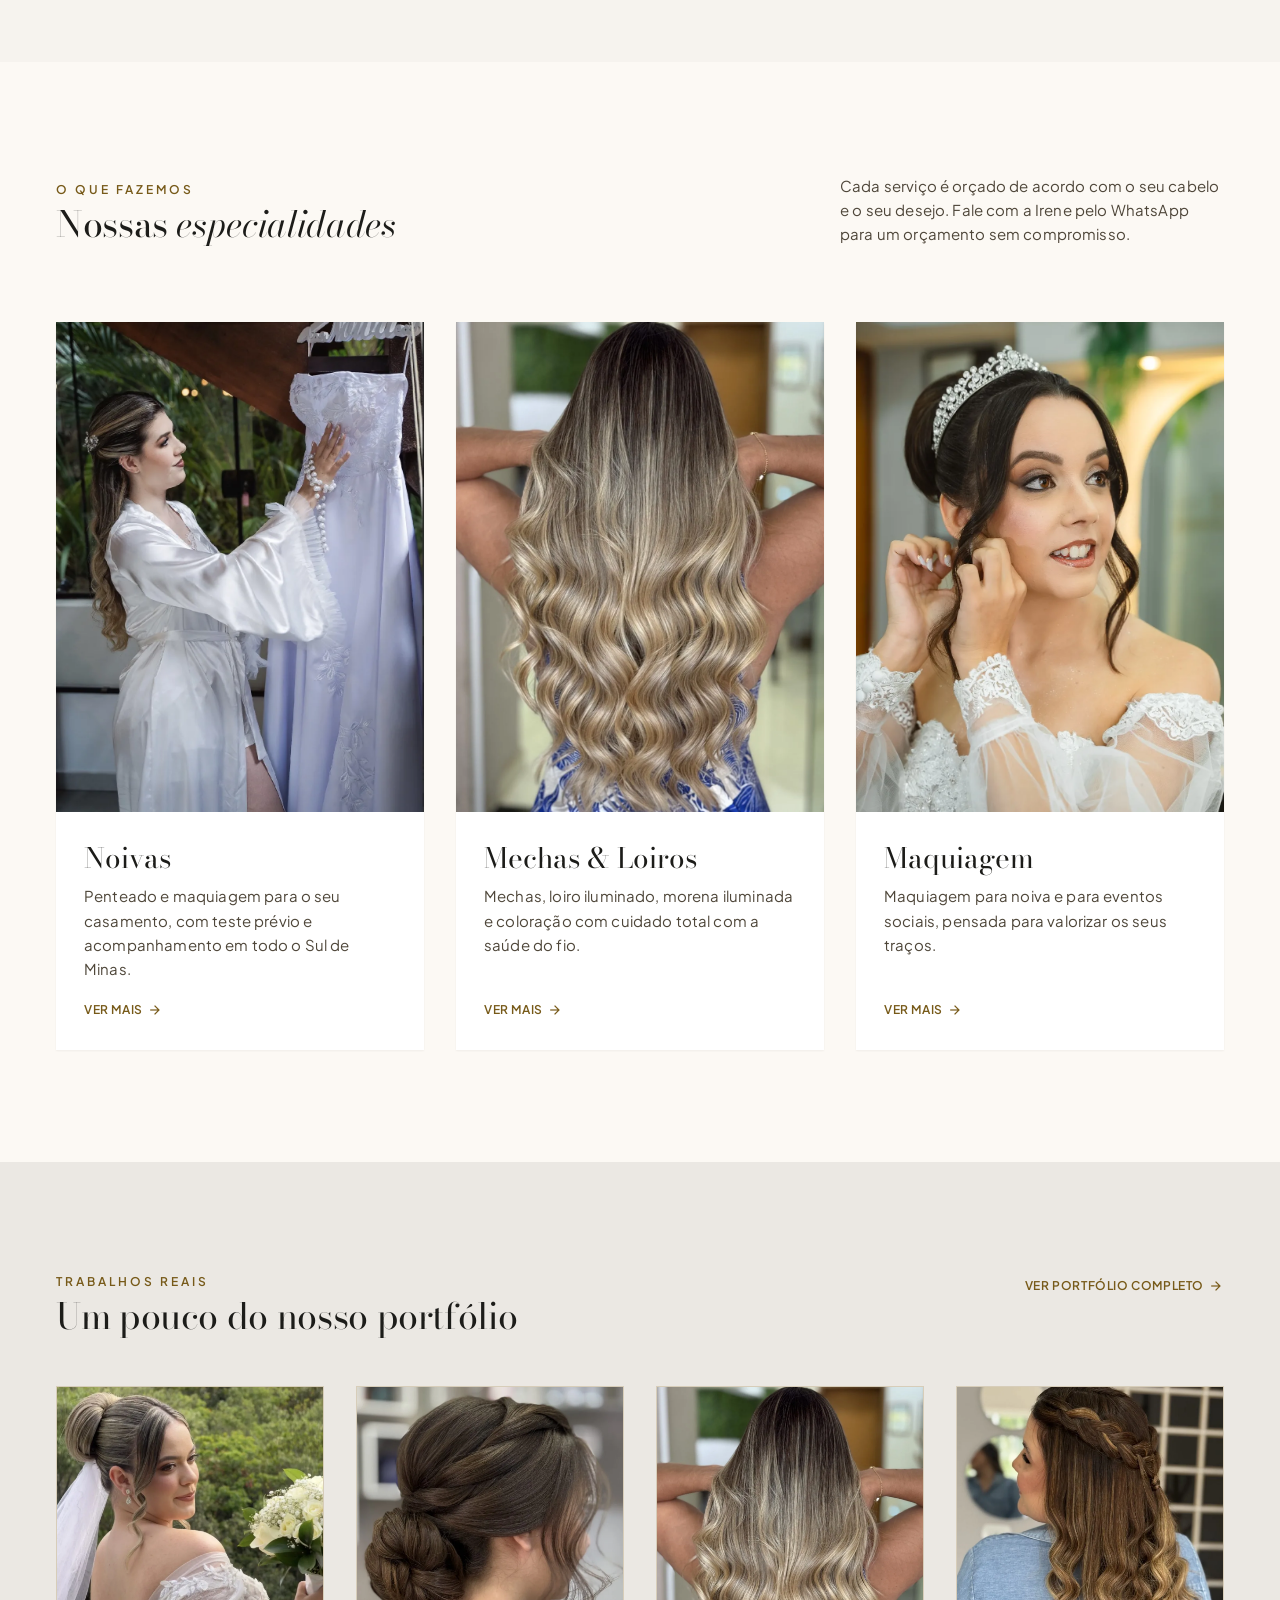
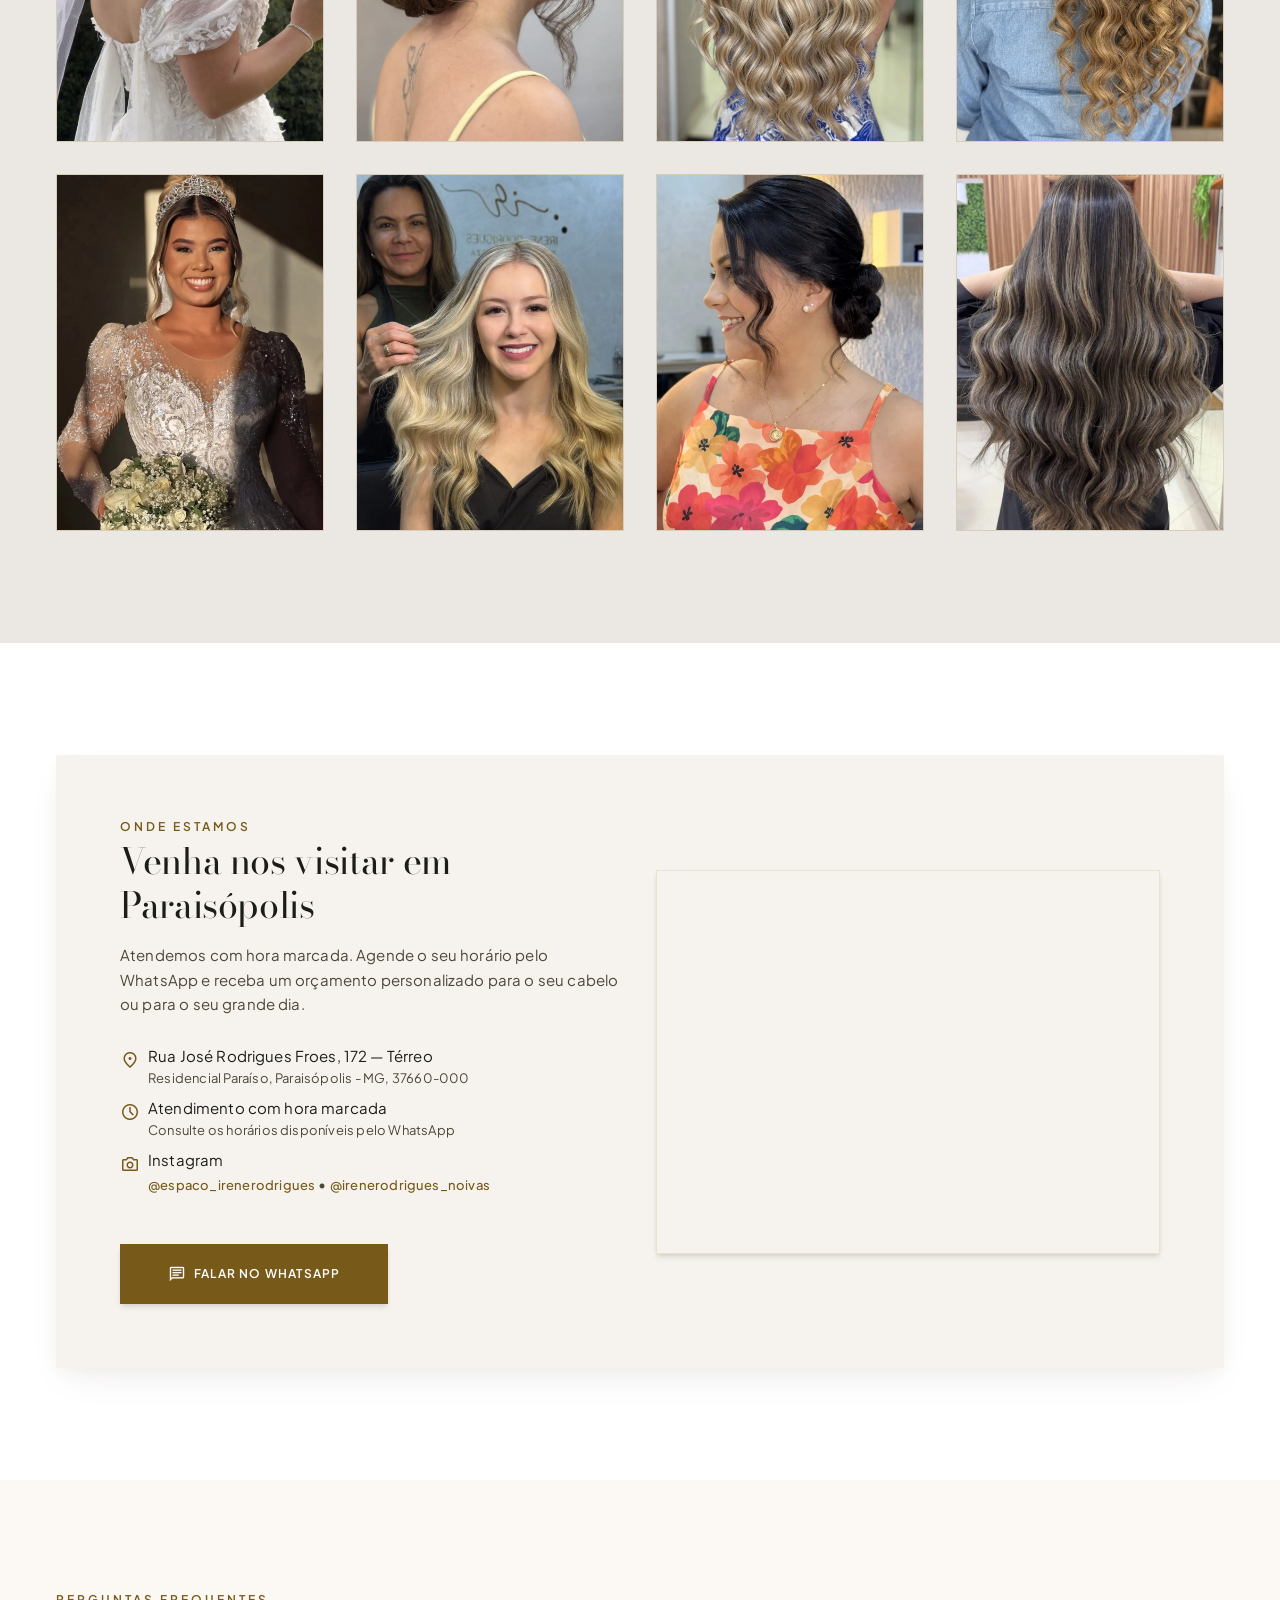
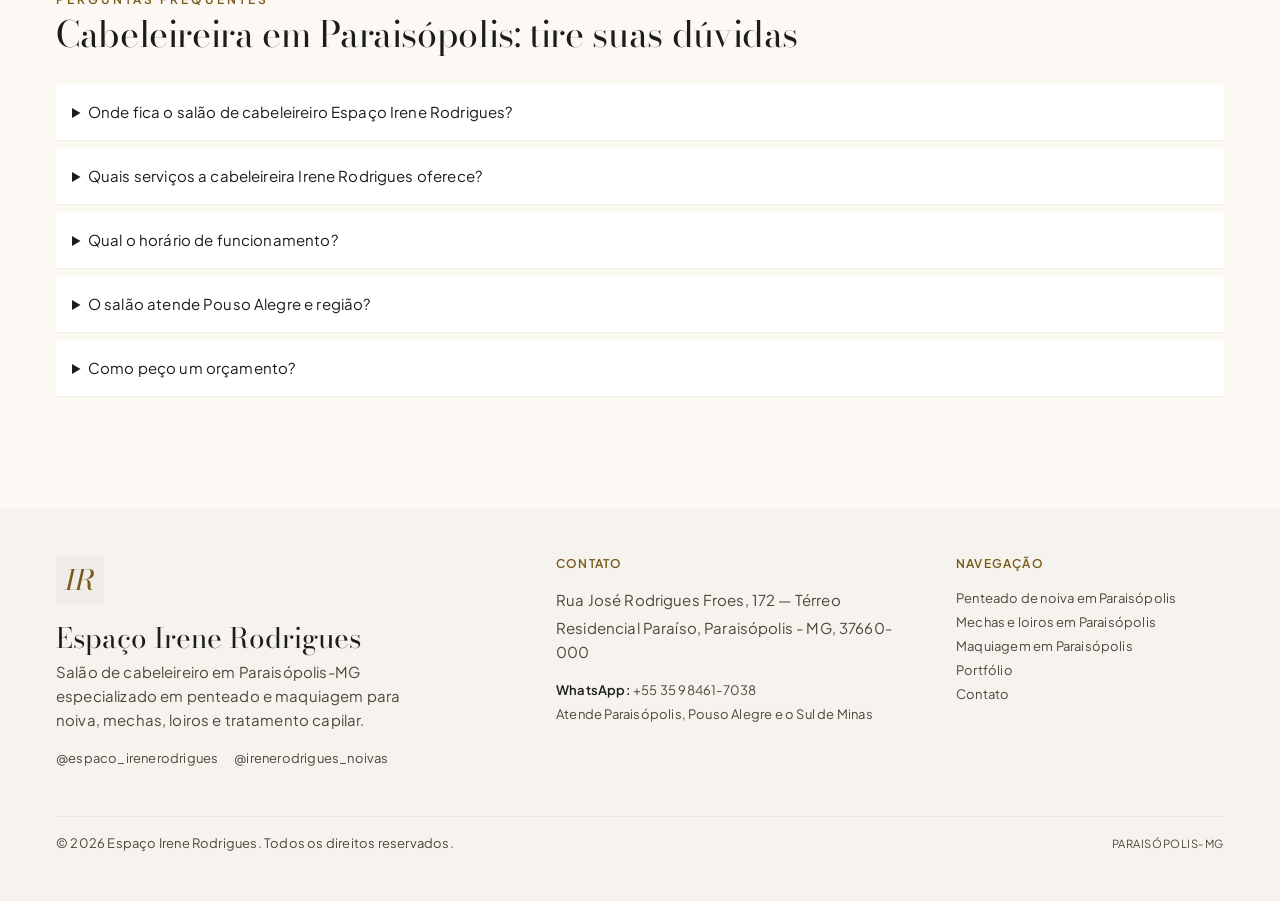
==== commit 66e69bd4: "melhoria SEO" ====
--- a/index.html
+++ b/index.html
@@ -3,8 +3,8 @@
 <head>
 <meta charset="utf-8" />
 <meta name="viewport" content="width=device-width, initial-scale=1.0" />
-<title>Espaço Irene Rodrigues | Penteado, Maquiagem e Mechas em Paraisópolis-MG</title>
-<meta name="description" content="Salão de cabeleireiro em Paraisópolis-MG especializado em penteado e maquiagem para noiva, mechas, loiros e tratamento capilar. Atendemos Paraisópolis, Pouso Alegre e o Sul de Minas. Orçamento pelo WhatsApp." />
+<title>Salão de Cabeleireiro em Paraisópolis-MG | Espaço Irene Rodrigues</title>
+<meta name="description" content="Salão de cabeleireiro e cabeleireira em Paraisópolis-MG, especializado em penteado e maquiagem para noiva, mechas, loiros e tratamento capilar. Atendemos Paraisópolis, Pouso Alegre e o Sul de Minas. Orçamento pelo WhatsApp." />
 <link rel="canonical" href="https://espacoirenerodrigues.com.br/" />
 <meta name="robots" content="index, follow" />
 
@@ -12,14 +12,14 @@
 <meta property="og:type" content="website" />
 <meta property="og:locale" content="pt_BR" />
 <meta property="og:site_name" content="Espaço Irene Rodrigues" />
-<meta property="og:title" content="Espaço Irene Rodrigues | Penteado, Maquiagem e Mechas em Paraisópolis-MG" />
+<meta property="og:title" content="Salão de Cabeleireiro em Paraisópolis-MG | Espaço Irene Rodrigues" />
 <meta property="og:description" content="Penteado e maquiagem para noiva, mechas, loiros e tratamento capilar em Paraisópolis-MG. Atendemos também Pouso Alegre e o Sul de Minas." />
 <meta property="og:url" content="https://espacoirenerodrigues.com.br/" />
 <meta property="og:image" content="https://espacoirenerodrigues.com.br/assets/img/brand/og-image.jpg" />
 <meta property="og:image:width" content="1200" />
 <meta property="og:image:height" content="630" />
 <meta name="twitter:card" content="summary_large_image" />
-<meta name="twitter:title" content="Espaço Irene Rodrigues | Paraisópolis-MG" />
+<meta name="twitter:title" content="Salão de Cabeleireiro em Paraisópolis-MG | Espaço Irene Rodrigues" />
 <meta name="twitter:description" content="Penteado e maquiagem para noiva, mechas e loiros em Paraisópolis-MG, Pouso Alegre e Sul de Minas." />
 <meta name="twitter:image" content="https://espacoirenerodrigues.com.br/assets/img/brand/og-image.jpg" />
 
@@ -109,7 +109,9 @@
   "url": "https://espacoirenerodrigues.com.br/",
   "image": "https://espacoirenerodrigues.com.br/assets/img/brand/og-image.jpg",
   "logo": "https://espacoirenerodrigues.com.br/icon-512.png",
-  "telephone": "+55-35-98461-7038",
+  "telephone": "+55 35 98461-7038",
+  "geo": { "@type": "GeoCoordinates", "latitude": -22.5482215, "longitude": -45.7729682 },
+  "hasMap": "https://www.google.com/maps?cid=4844038976917375956",
   "priceRange": "$$",
   "currenciesAccepted": "BRL",
   "address": {
@@ -148,6 +150,54 @@
   "url": "https://espacoirenerodrigues.com.br/"
 }
 </script>
+<script type="application/ld+json">
+{
+  "@context": "https://schema.org",
+  "@type": "FAQPage",
+  "mainEntity": [
+    {
+      "@type": "Question",
+      "name": "Onde fica o salão de cabeleireiro Espaço Irene Rodrigues?",
+      "acceptedAnswer": {
+        "@type": "Answer",
+        "text": "O Espaço Irene Rodrigues fica na Rua José Rodrigues Froes, 172 — Térreo, Residencial Paraíso, Paraisópolis - MG, CEP 37660-000."
+      }
+    },
+    {
+      "@type": "Question",
+      "name": "Quais serviços a cabeleireira Irene Rodrigues oferece?",
+      "acceptedAnswer": {
+        "@type": "Answer",
+        "text": "Penteado e maquiagem para noiva, penteados para madrinhas, formandas e eventos, maquiagem social, mechas, loiros, morena iluminada, coloração e tratamento capilar."
+      }
+    },
+    {
+      "@type": "Question",
+      "name": "Qual o horário de funcionamento?",
+      "acceptedAnswer": {
+        "@type": "Answer",
+        "text": "De terça-feira das 9h às 18h e de quarta a sábado das 9h às 21h. O atendimento é com hora marcada: agende pelo WhatsApp."
+      }
+    },
+    {
+      "@type": "Question",
+      "name": "O salão atende Pouso Alegre e região?",
+      "acceptedAnswer": {
+        "@type": "Answer",
+        "text": "Sim. Atendemos clientes e noivas de Paraisópolis, Pouso Alegre e de todo o Sul de Minas Gerais."
+      }
+    },
+    {
+      "@type": "Question",
+      "name": "Como peço um orçamento?",
+      "acceptedAnswer": {
+        "@type": "Answer",
+        "text": "Pelo WhatsApp (35) 98461-7038. Os valores são sob consulta, com orçamento personalizado para o seu cabelo ou para o seu grande dia."
+      }
+    }
+  ]
+}
+</script>
 </head>
 <body class="bg-surface font-body-md text-body-md text-on-surface antialiased">
 
@@ -217,7 +267,7 @@
   <div class="hero__overlay" aria-hidden="true"></div>
   <div class="hero__content">
     <span class="hero__badge"><span class="dot"></span>Salão de Cabeleireiro em Paraisópolis-MG</span>
-    <h1 class="hero__title">Penteado e maquiagem de <span class="hero-accent">noiva</span>, mechas e loiros</h1>
+    <h1 class="hero__title">Salão de cabeleireiro em Paraisópolis: penteado e maquiagem de <span class="hero-accent">noiva</span>, mechas e loiros</h1>
     <p class="hero__text">No Espaço Irene Rodrigues, cada penteado, coloração e maquiagem é feito com o cuidado de quem é cabeleireira e penteadista há mais de 15 anos. Atendemos noivas e clientes de Paraisópolis, Pouso Alegre e todo o Sul de Minas.</p>
     <div class="hero__cta">
       <a class="hero__btn hero__btn--primary" href="https://wa.me/5535984617038?text=Ol%C3%A1!%20Vim%20pelo%20site%20e%20gostaria%20de%20um%20or%C3%A7amento." target="_blank" rel="noopener noreferrer">
@@ -244,7 +294,7 @@
           <span class="font-label-uppercase tracking-widest uppercase text-[0.7rem]">Salão de Cabeleireiro em Paraisópolis-MG</span>
         </div>
         <h1 class="font-display-lg text-display-lg-mobile md:text-display-lg text-on-surface leading-[1.08] tracking-tight mb-space-md">
-          Penteado e maquiagem de <span class="italic text-primary">noiva</span>, mechas e loiros
+          Salão de cabeleireiro em Paraisópolis: penteado e maquiagem de <span class="italic text-primary">noiva</span>, mechas e loiros
         </h1>
         <p class="font-body-lg text-body-lg text-on-surface-variant max-w-xl mb-space-xl font-light leading-relaxed">
           No Espaço Irene Rodrigues, cada penteado, coloração e maquiagem é feito com o cuidado de quem é cabeleireira e penteadista há mais de 15 anos. Atendemos noivas e clientes de Paraisópolis, Pouso Alegre e todo o Sul de Minas.
@@ -486,6 +536,36 @@
   </div>
 </section>
 
+<!-- ======================= FAQ ======================= -->
+<section class="w-full bg-surface py-20 lg:py-28" id="perguntas-frequentes">
+  <div class="max-w-[900px] mx-auto px-margin md:px-margin-desktop">
+    <span class="font-label-uppercase text-label-uppercase text-primary tracking-[0.25em] uppercase mb-space-xs block">Perguntas frequentes</span>
+    <h2 class="font-display-lg text-headline-lg lg:text-display-lg-mobile text-on-surface mb-space-lg leading-tight">Cabeleireira em Paraisópolis: tire suas dúvidas</h2>
+    <div class="flex flex-col gap-space-sm">
+      <details class="bg-surface-container-lowest rounded-DEFAULT shadow-sm p-space-md group">
+        <summary class="font-title-md text-on-surface cursor-pointer">Onde fica o salão de cabeleireiro Espaço Irene Rodrigues?</summary>
+        <p class="font-body-md text-body-md text-on-surface-variant mt-space-sm leading-relaxed">O Espaço Irene Rodrigues fica na Rua José Rodrigues Froes, 172 — Térreo, Residencial Paraíso, Paraisópolis - MG, CEP 37660-000.</p>
+      </details>
+      <details class="bg-surface-container-lowest rounded-DEFAULT shadow-sm p-space-md group">
+        <summary class="font-title-md text-on-surface cursor-pointer">Quais serviços a cabeleireira Irene Rodrigues oferece?</summary>
+        <p class="font-body-md text-body-md text-on-surface-variant mt-space-sm leading-relaxed">Penteado e maquiagem para noiva, penteados para madrinhas, formandas e eventos, maquiagem social, mechas, loiros, morena iluminada, coloração e tratamento capilar.</p>
+      </details>
+      <details class="bg-surface-container-lowest rounded-DEFAULT shadow-sm p-space-md group">
+        <summary class="font-title-md text-on-surface cursor-pointer">Qual o horário de funcionamento?</summary>
+        <p class="font-body-md text-body-md text-on-surface-variant mt-space-sm leading-relaxed">De terça-feira das 9h às 18h e de quarta a sábado das 9h às 21h. O atendimento é com hora marcada: agende pelo WhatsApp.</p>
+      </details>
+      <details class="bg-surface-container-lowest rounded-DEFAULT shadow-sm p-space-md group">
+        <summary class="font-title-md text-on-surface cursor-pointer">O salão atende Pouso Alegre e região?</summary>
+        <p class="font-body-md text-body-md text-on-surface-variant mt-space-sm leading-relaxed">Sim. Atendemos clientes e noivas de Paraisópolis, Pouso Alegre e de todo o Sul de Minas Gerais.</p>
+      </details>
+      <details class="bg-surface-container-lowest rounded-DEFAULT shadow-sm p-space-md group">
+        <summary class="font-title-md text-on-surface cursor-pointer">Como peço um orçamento?</summary>
+        <p class="font-body-md text-body-md text-on-surface-variant mt-space-sm leading-relaxed">Pelo WhatsApp (35) 98461-7038. Os valores são sob consulta, com orçamento personalizado para o seu cabelo ou para o seu grande dia.</p>
+      </details>
+    </div>
+  </div>
+</section>
+
 </main>
 
 <!-- ======================= FOOTER ======================= -->
@@ -510,9 +590,9 @@
       </div>
       <div class="md:col-span-3 flex flex-col">
         <span class="font-label-uppercase text-label-uppercase text-primary mb-space-md tracking-widest uppercase">Navegação</span>
-        <a class="font-body-sm text-body-sm text-on-surface-variant mb-space-xs hover:text-primary" href="noivas.html">Noivas</a>
-        <a class="font-body-sm text-body-sm text-on-surface-variant mb-space-xs hover:text-primary" href="mechas-loiros.html">Mechas &amp; Loiros</a>
-        <a class="font-body-sm text-body-sm text-on-surface-variant mb-space-xs hover:text-primary" href="maquiagem.html">Maquiagem</a>
+        <a class="font-body-sm text-body-sm text-on-surface-variant mb-space-xs hover:text-primary" href="noivas.html">Penteado de noiva em Paraisópolis</a>
+        <a class="font-body-sm text-body-sm text-on-surface-variant mb-space-xs hover:text-primary" href="mechas-loiros.html">Mechas e loiros em Paraisópolis</a>
+        <a class="font-body-sm text-body-sm text-on-surface-variant mb-space-xs hover:text-primary" href="maquiagem.html">Maquiagem em Paraisópolis</a>
         <a class="font-body-sm text-body-sm text-on-surface-variant mb-space-xs hover:text-primary" href="portfolio.html">Portfólio</a>
         <a class="font-body-sm text-body-sm text-on-surface-variant hover:text-primary" href="contato.html">Contato</a>
       </div>
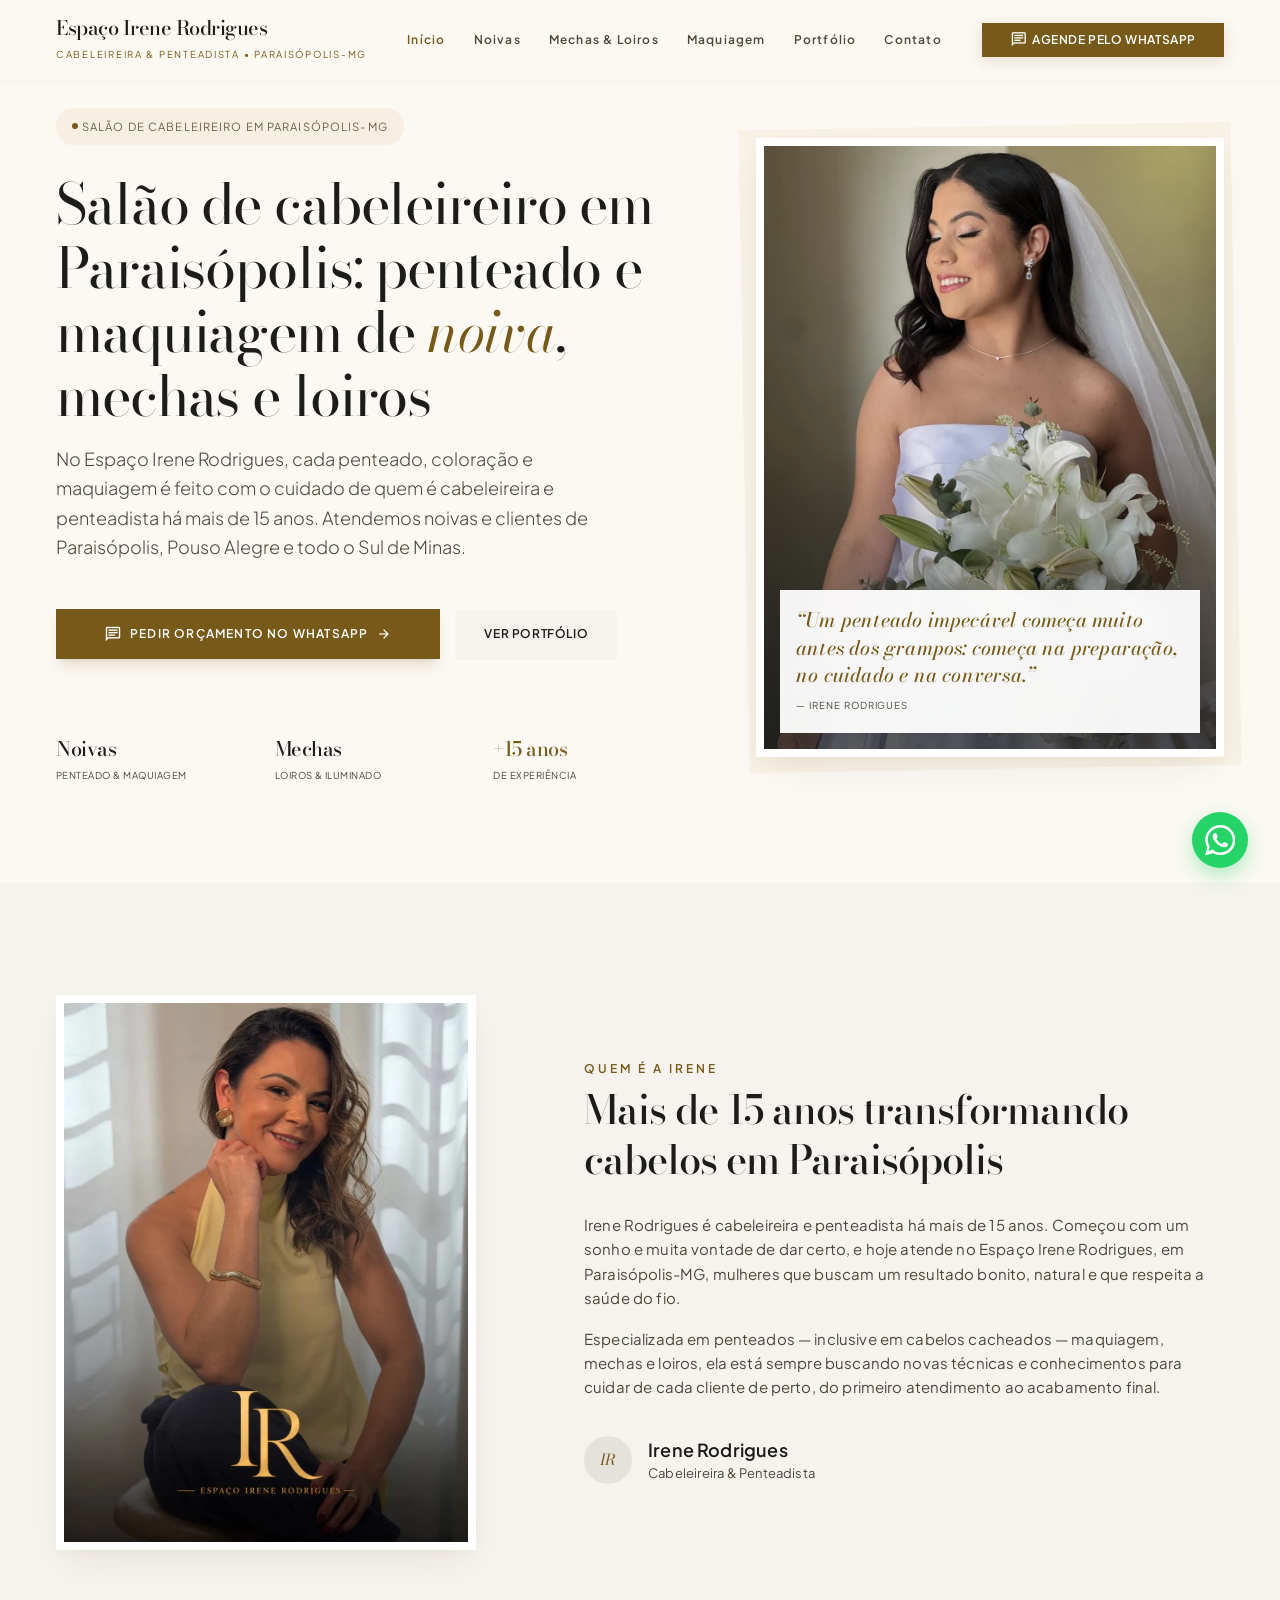
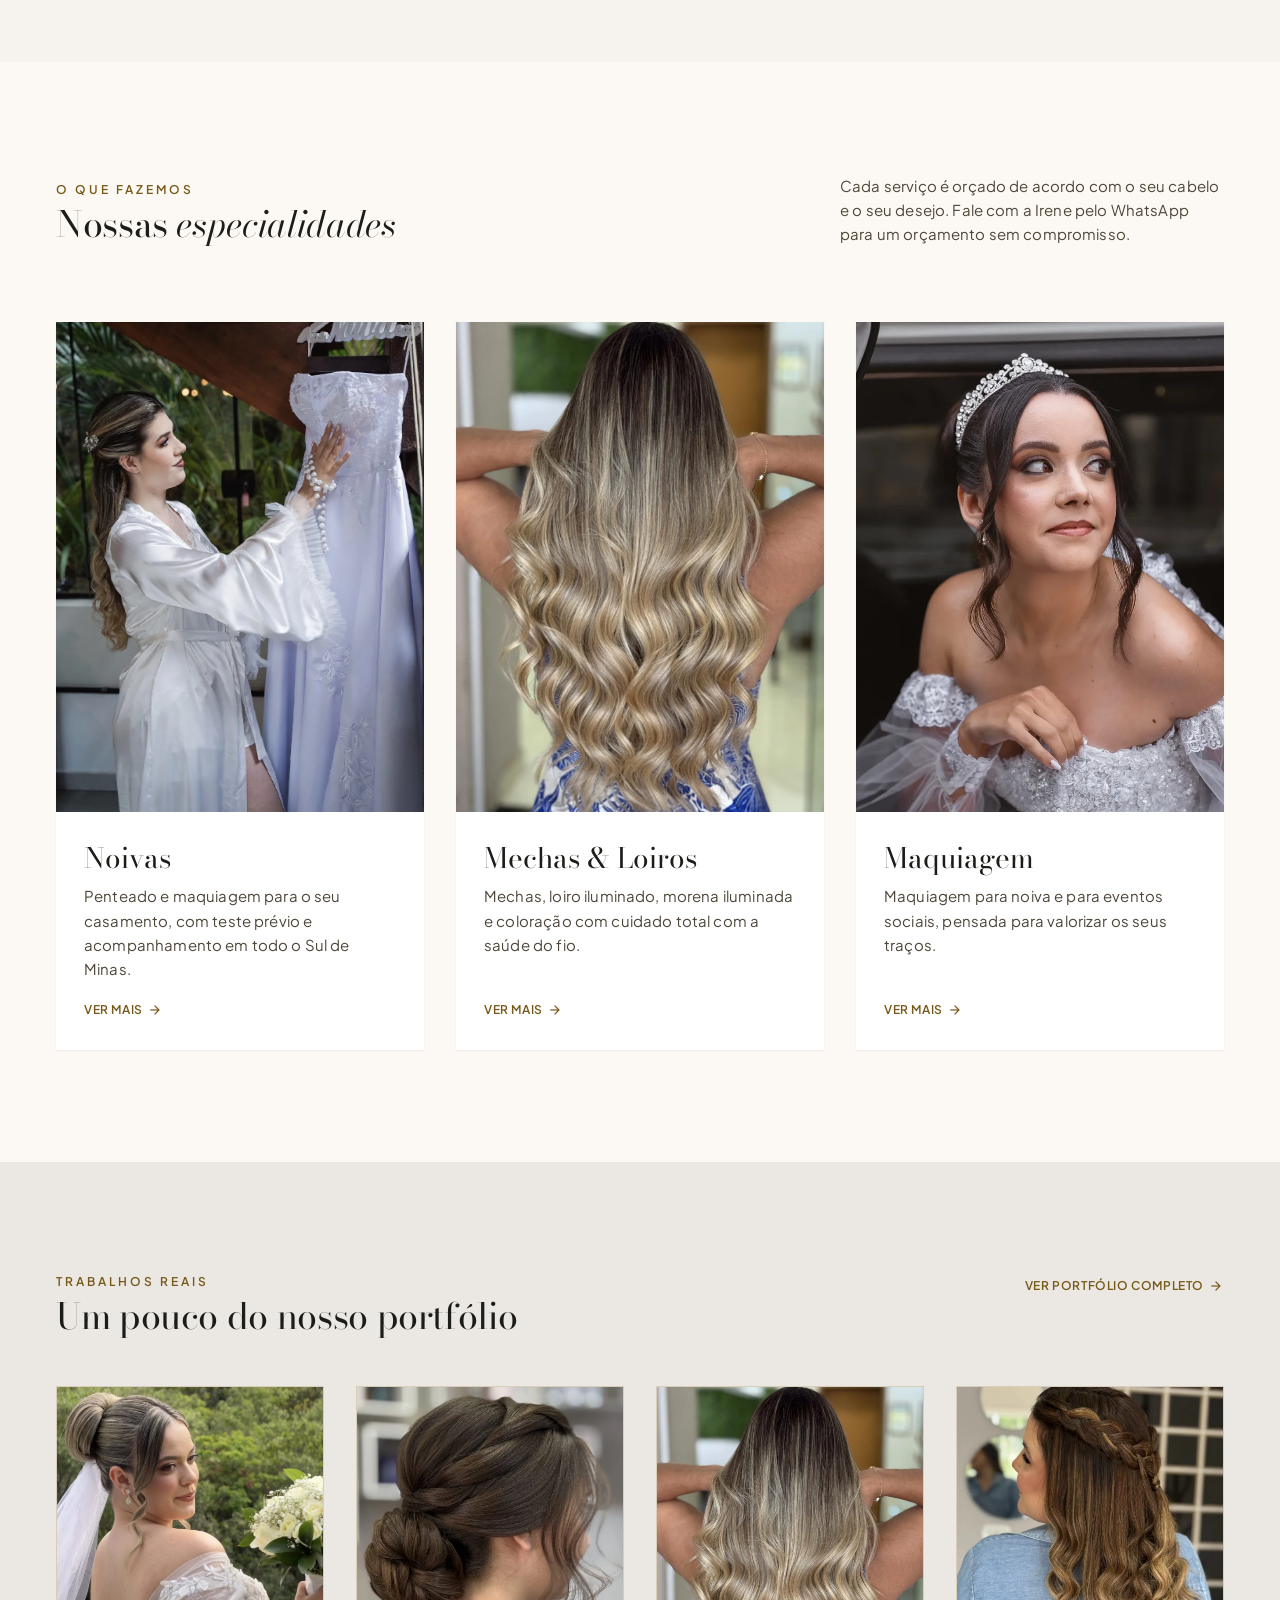
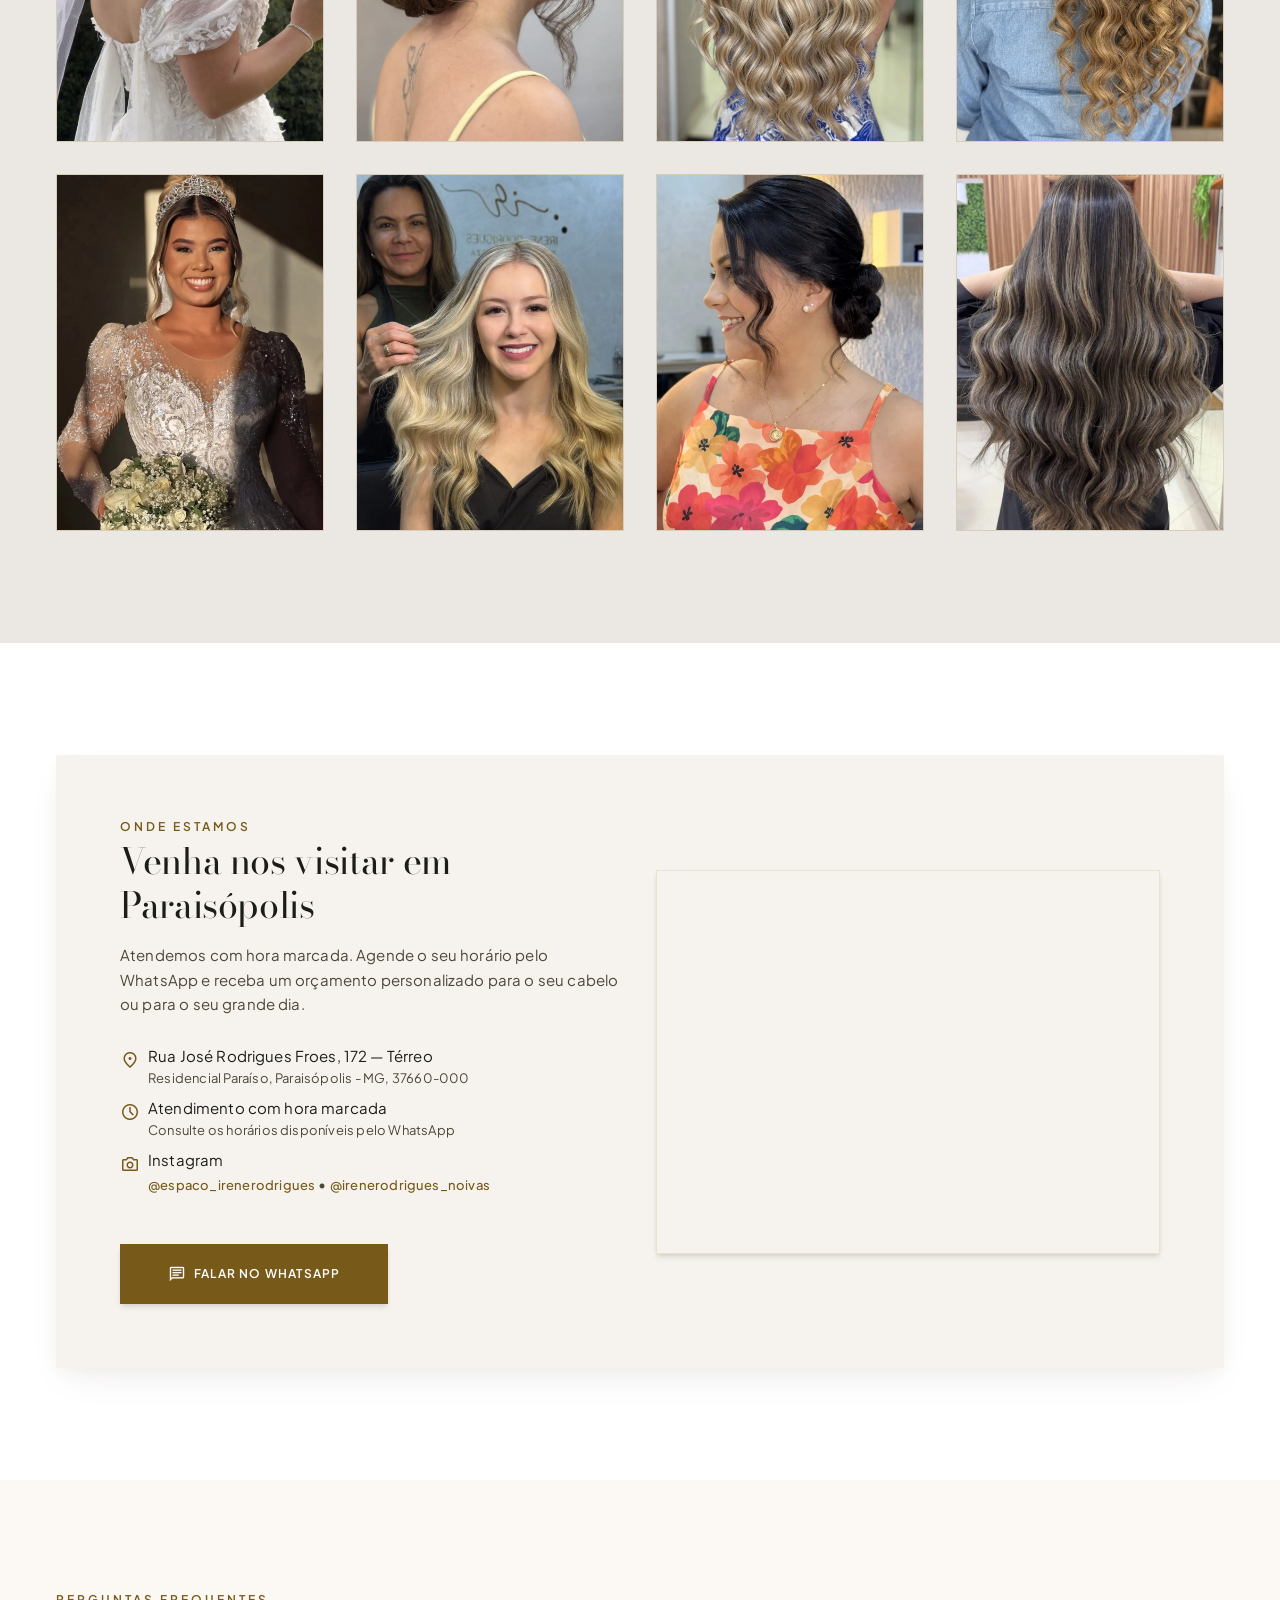
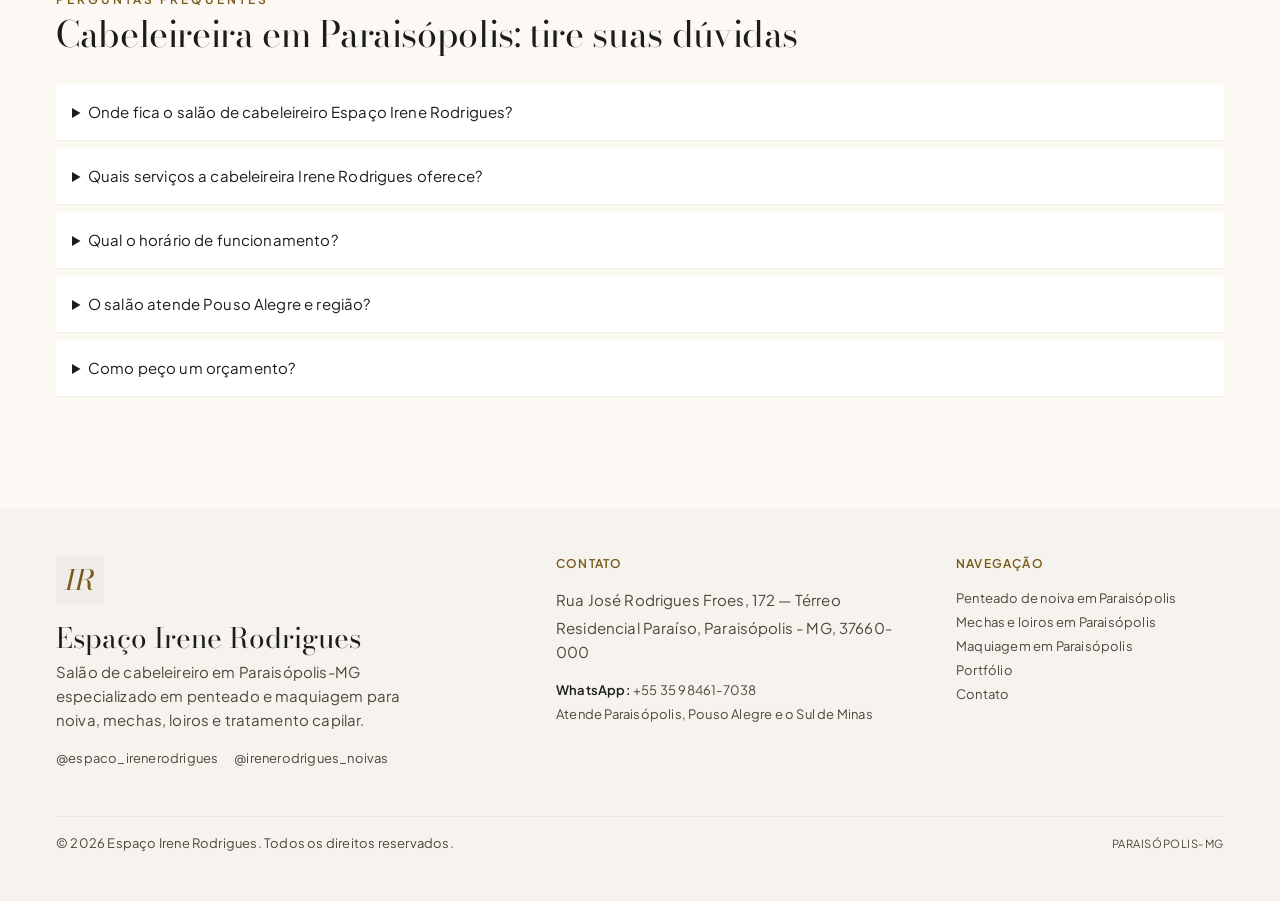
==== commit 9746e177: "Novas fotos de maquiagem e revisão das galerias - Adiciona 6 fotos de maquiagem (social e noiva) em " ====
--- a/index.html
+++ b/index.html
@@ -26,7 +26,7 @@
 <meta name="theme-color" content="#fcf9f4" />
 <link rel="icon" href="favicon.ico" sizes="any" />
 <link rel="apple-touch-icon" href="apple-touch-icon.png" />
-<link rel="manifest" href="site.webmanifest" />
+<link rel="manifest" href="site.webmanifest" crossorigin="use-credentials" />
 
 <link rel="preconnect" href="https://fonts.googleapis.com" />
 <link rel="preconnect" href="https://fonts.gstatic.com" crossorigin />
@@ -204,12 +204,12 @@
 <!-- ======================= HEADER ======================= -->
 <header class="fixed top-0 w-full z-50 bg-surface/90 backdrop-blur-xl shadow-[0_1px_12px_rgba(32,31,30,0.04)]">
   <div class="h-20 max-w-[1320px] mx-auto px-margin md:px-margin-desktop flex items-center justify-between">
-    <a class="flex flex-col group" href="index.html" aria-label="Página inicial — Espaço Irene Rodrigues">
+    <a class="flex flex-col group" href="./" aria-label="Página inicial — Espaço Irene Rodrigues">
       <span class="font-headline-sm text-headline-sm tracking-tight text-on-surface group-hover:text-primary transition-colors">Espaço Irene Rodrigues</span>
       <span class="font-label-uppercase text-primary tracking-[0.18em] uppercase text-[0.6rem]">Cabeleireira &amp; Penteadista • Paraisópolis-MG</span>
     </a>
     <nav class="hidden lg:flex items-center gap-space-lg" aria-label="Navegação principal">
-      <a class="font-label-uppercase text-label-uppercase text-primary font-semibold transition-colors tracking-widest" href="index.html" aria-current="page">Início</a>
+      <a class="font-label-uppercase text-label-uppercase text-primary font-semibold transition-colors tracking-widest" href="./" aria-current="page">Início</a>
       <a class="font-label-uppercase text-label-uppercase text-on-surface-variant hover:text-on-surface transition-colors tracking-widest" href="noivas.html">Noivas</a>
       <a class="font-label-uppercase text-label-uppercase text-on-surface-variant hover:text-on-surface transition-colors tracking-widest" href="mechas-loiros.html">Mechas &amp; Loiros</a>
       <a class="font-label-uppercase text-label-uppercase text-on-surface-variant hover:text-on-surface transition-colors tracking-widest" href="maquiagem.html">Maquiagem</a>
@@ -229,7 +229,7 @@
   <!-- Menu mobile -->
   <div id="mobile-menu" class="mobile-menu lg:hidden border-t border-outline-variant/30 bg-surface/98 backdrop-blur-xl" data-mobile-menu>
     <nav class="flex flex-col px-margin py-space-md" aria-label="Navegação mobile">
-      <a class="py-space-sm font-label-uppercase text-label-uppercase tracking-widest uppercase text-primary font-semibold" href="index.html">Início</a>
+      <a class="py-space-sm font-label-uppercase text-label-uppercase tracking-widest uppercase text-primary font-semibold" href="./">Início</a>
       <a class="py-space-sm font-label-uppercase text-label-uppercase tracking-widest uppercase text-on-surface-variant" href="noivas.html">Noivas</a>
       <a class="py-space-sm font-label-uppercase text-label-uppercase tracking-widest uppercase text-on-surface-variant" href="mechas-loiros.html">Mechas &amp; Loiros</a>
       <a class="py-space-sm font-label-uppercase text-label-uppercase tracking-widest uppercase text-on-surface-variant" href="maquiagem.html">Maquiagem</a>
@@ -435,8 +435,8 @@
       <a href="maquiagem.html" class="bg-surface-container-lowest rounded-DEFAULT shadow-sm hover:shadow-gold transition-all duration-300 group overflow-hidden flex flex-col">
         <div class="relative overflow-hidden aspect-[3/4] bg-surface-dim">
           <picture>
-            <source srcset="assets/img/portfolio/noiva-coque-tiara-maquiagem-04.webp" type="image/webp" />
-            <img src="assets/img/portfolio/noiva-coque-tiara-maquiagem-04.jpg" width="933" height="1400" loading="lazy" alt="Noiva com coque, tiara e maquiagem marcante feita no Espaço Irene Rodrigues" class="w-full h-full object-cover object-top group-hover:scale-105 transition-transform duration-700" />
+            <source srcset="assets/img/portfolio/noiva-tiara-maquiagem-05.webp" type="image/webp" />
+            <img src="assets/img/portfolio/noiva-tiara-maquiagem-05.jpg" width="1400" height="933" loading="lazy" alt="Maquiagem de noiva marcante com tiara e pele iluminada, feita no Espaço Irene Rodrigues" class="w-full h-full object-cover object-top group-hover:scale-105 transition-transform duration-700" />
           </picture>
         </div>
         <div class="p-space-lg flex flex-col flex-1">
